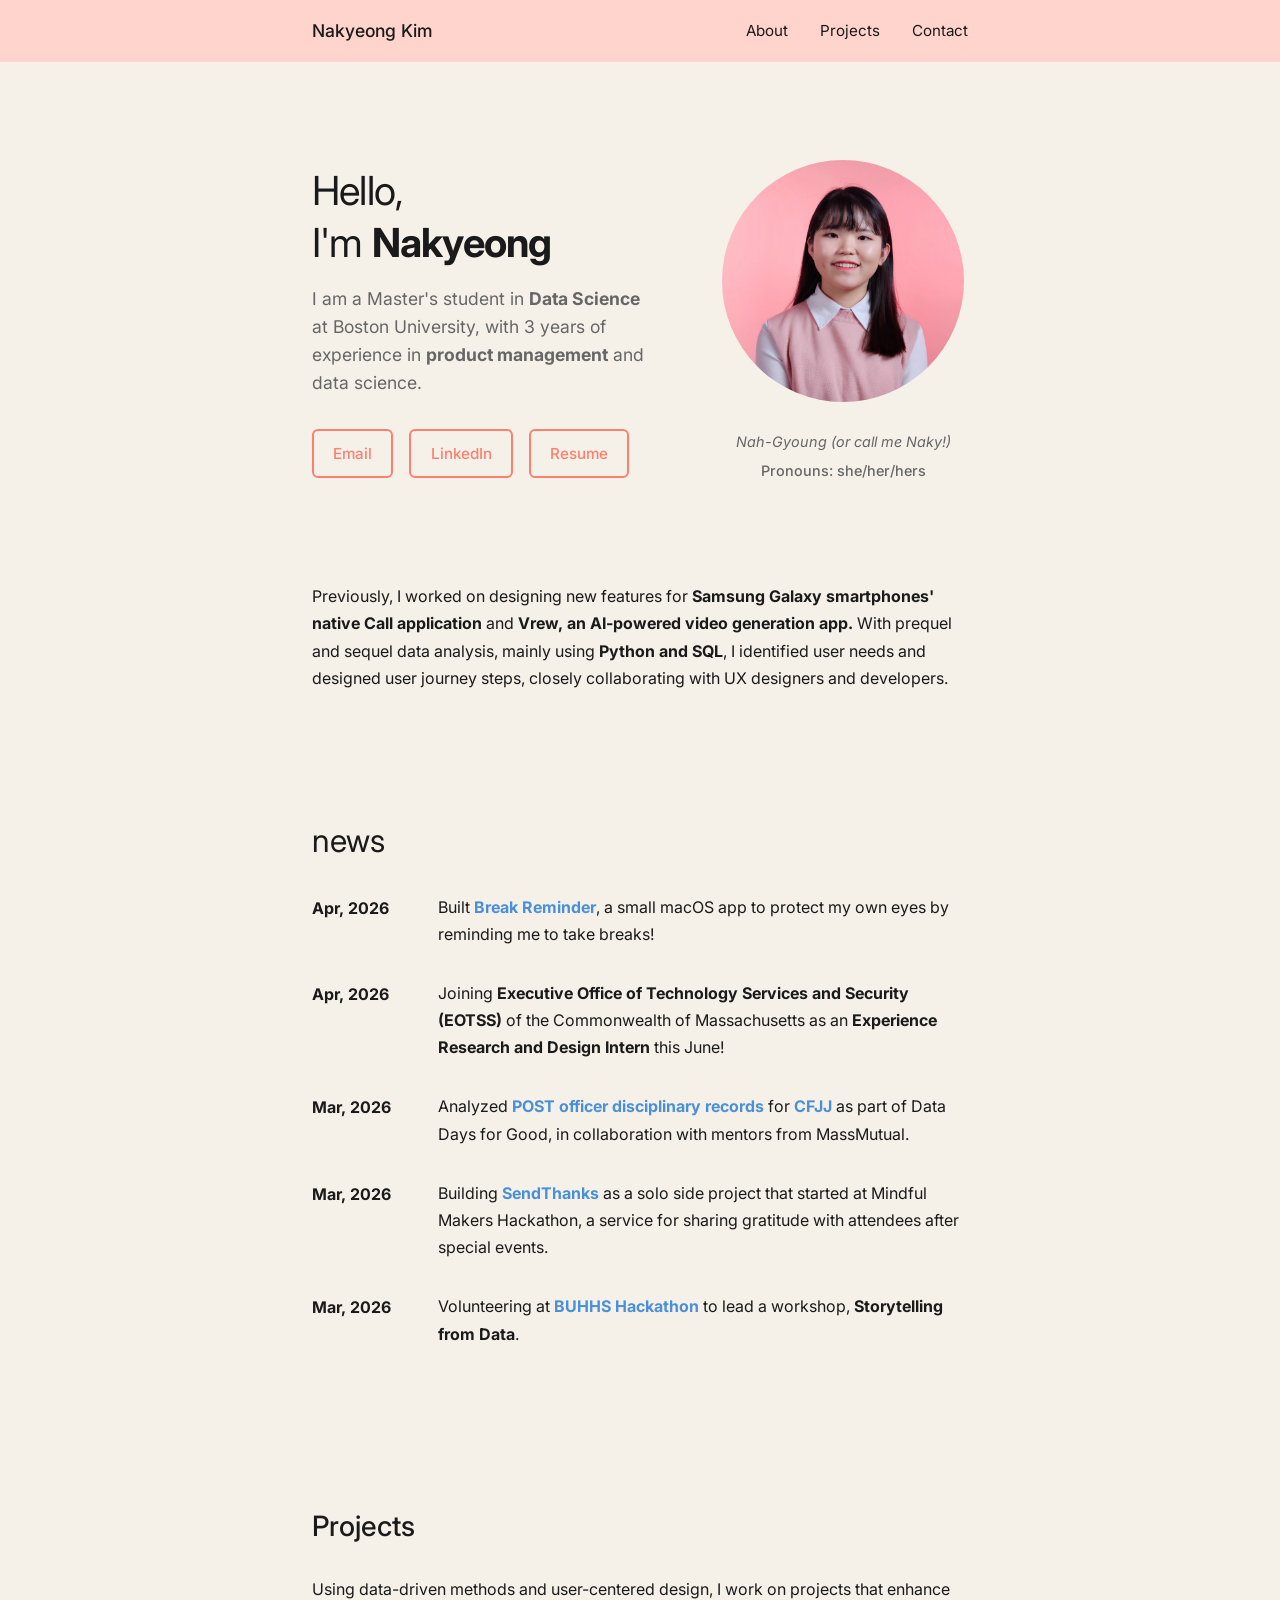
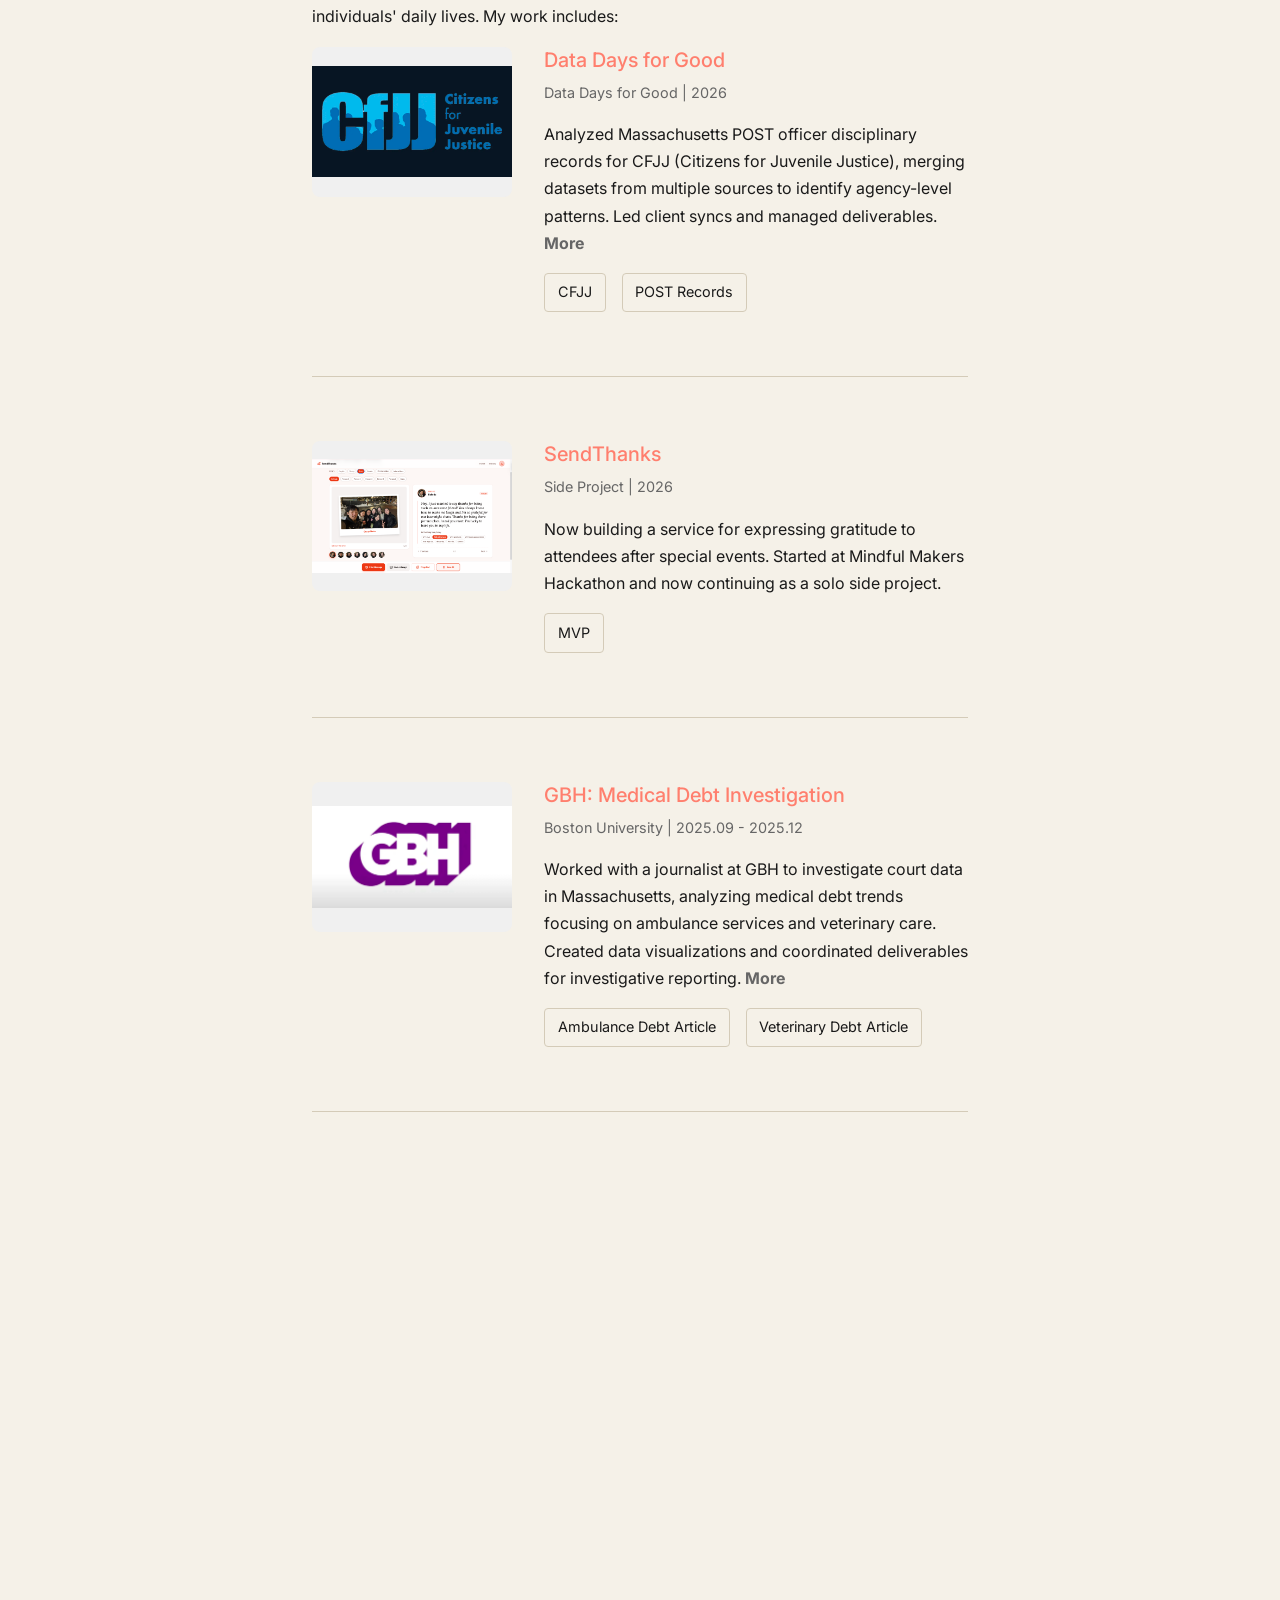
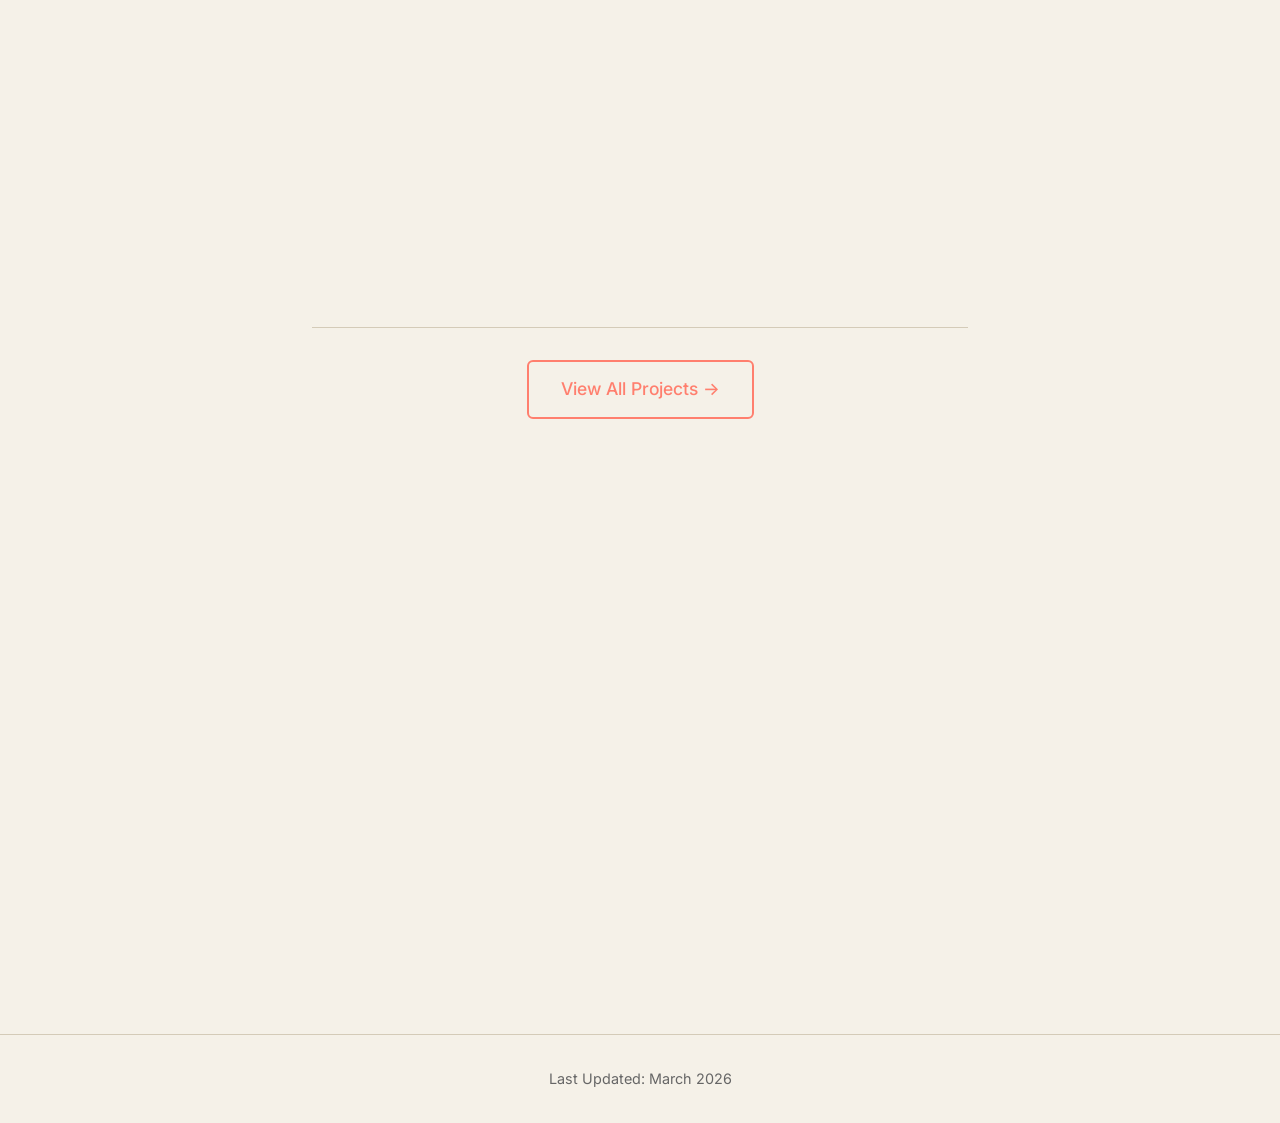
==== index.html @ 9be9df23 "update resume and news" ====
<!DOCTYPE html>
<html lang="en">

<head>
    <meta charset="UTF-8">
    <meta name="viewport" content="width=device-width, initial-scale=1.0">
    <title>Nakyeong Kim</title>
    <meta name="description" content="Nakyeong Kim">
    <link rel="preconnect" href="https://fonts.googleapis.com">
    <link rel="preconnect" href="https://fonts.gstatic.com" crossorigin>
    <link href="https://fonts.googleapis.com/css2?family=Inter:wght@300;400;500;600&display=swap" rel="stylesheet">
    <link rel="stylesheet" href="style.css">
</head>

<body>
    <nav id="navbar">
        <div class="nav-container">
            <a href="#" class="nav-brand">Nakyeong Kim</a>
            <ul class="nav-links">
                <li><a href="#about">About</a></li>
                <li><a href="#projects">Projects</a></li>
                <li><a href="#contact">Contact</a></li>
            </ul>
        </div>
    </nav>

    <main>
        <section id="hero">
            <div class="container">
                <div class="hero-content">
                    <div class="hero-text">
                        <h1>Hello,<br>I'm <strong>Nakyeong</strong></h1>
                        <p class="subtitle">I am a Master's student in <strong>Data Science</strong> at Boston
                            University, with 3 years
                            of experience in <strong>product management</strong> and data science.</p>
                        <div class="contact-buttons">
                            <a href="mailto:nakyeong.kimm@gmail.com" class="contact-button">Email</a>
                            <a href="https://linkedin.com/in/nakyeong-k" target="_blank"
                                class="contact-button">LinkedIn</a>
                            <a href="https://drive.google.com/file/d/1A9NE_uOVuWAazGl8zl_XEEdTFOfMrrMu/view?usp=sharing"
                                target="_blank" class="contact-button">Resume</a>
                        </div>
                    </div>
                    <div class="hero-image">
                        <img src="images/profile.JPG" alt="Nakyeong Kim" class="profile-image">
                        <div class="profile-info">
                            <p class="pronunciation">Nah-Gyoung (or call me Naky!)</p>
                            <p class="pronouns">Pronouns: she/her/hers</p>
                        </div>
                    </div>
                </div>
            </div>
        </section>

        <section id="about">
            <div class="container">
                <div class="about-content">
                    <p>Previously, I worked on designing new features for <strong>Samsung Galaxy smartphones' native
                            Call application</strong> and <strong>Vrew, an AI-powered video generation app.</strong>
                        With prequel and sequel data analysis, mainly using <strong> Python and SQL</strong>,
                        I identified user needs and designed user journey steps, closely collaborating with UX designers
                        and developers. </p>
                </div>
            </div>
        </section>

        <section id="recent-news">
            <div class="container">
                <h2>news</h2>
                <div class="news-table">
                    <div class="news-row">
                        <span class="news-date">Apr, 2026</span>
                        <span class="news-text">Built <strong><a href="https://github.com/NakyeongKimm/break-reminder" target="_blank">Break Reminder</a></strong>, a small macOS app to protect my own eyes by reminding me to take breaks!</span>
                    </div>
                    <div class="news-row">
                        <span class="news-date">Apr, 2026</span>
                        <span class="news-text">Joining <strong>Executive Office of Technology Services and Security (EOTSS)</strong> of the Commonwealth of Massachusetts as an <strong>Experience Research and Design Intern</strong> this June!</span>
                    </div>
                    <div class="news-row">
                        <span class="news-date">Mar, 2026</span>
                        <span class="news-text">Analyzed <strong><a href="https://mapostcommission.gov/discipline-status-records/disciplinary-records/" target="_blank">POST officer disciplinary records</a></strong> for <strong><a href="https://www.cfjj.org/" target="_blank">CFJJ</a></strong> as part of Data Days for Good, in collaboration with mentors from MassMutual.</span>
                    </div>
                    <div class="news-row">
                        <span class="news-date">Mar, 2026</span>
                        <span class="news-text">Building <strong><a href="https://send-thanks.vercel.app/" target="_blank">SendThanks</a></strong> as a solo side project that started at Mindful Makers Hackathon, a service for sharing gratitude with attendees after special events.</span>
                    </div>
                    <div class="news-row">
                        <span class="news-date">Mar, 2026</span>
                        <span class="news-text">Volunteering at <strong><a href="https://buhhs.com/" target="_blank">BUHHS Hackathon</a></strong> to lead a workshop, <strong>Storytelling from Data</strong>.</span>
                    </div>
                </div>
            </div>
        </section>

        <section id="projects">
            <div class="container">
                <h2>Projects</h2>
                <p class="section-intro">Using data-driven methods and user-centered design, I work on projects that
                    enhance individuals' daily lives. My work includes:</p>

                <div class="project-list">
                    <article class="project">
                        <div class="project-thumbnail-container">
                            <a href="projects.html#project14"><img src="images/cfjj.png" alt="Data Days for Good" class="project-thumbnail-main"></a>
                        </div>
                        <div class="project-content">
                            <h3><a href="projects.html#project14">Data Days for Good</a></h3>
                            <p class="project-meta">Data Days for Good | 2026</p>
                            <p class="project-description">Analyzed Massachusetts POST officer disciplinary records for CFJJ (Citizens for Juvenile Justice), merging datasets from multiple sources to identify agency-level patterns. Led client syncs and managed deliverables. <a href="projects.html#project14" class="more-link">More</a></p>
                            <div class="project-links">
                                <a href="https://www.cfjj.org/" target="_blank">CFJJ</a>
                                <a href="https://mapostcommission.gov/discipline-status-records/disciplinary-records/" target="_blank">POST Records</a>
                            </div>
                        </div>
                    </article>

                    <article class="project">
                        <div class="project-thumbnail-container">
                            <a href="projects.html#project13"><img src="images/SendThanks.png" alt="SendThanks" class="project-thumbnail-main"></a>
                        </div>
                        <div class="project-content">
                            <h3><a href="projects.html#project13">SendThanks</a></h3>
                            <p class="project-meta">Side Project | 2026</p>
                            <p class="project-description"> Now building a service for expressing gratitude to attendees after special events. Started at Mindful Makers Hackathon and now continuing as a solo side project.</p>
                            <div class="project-links">
                                <a href="https://send-thanks.vercel.app/" target="_blank">MVP</a>
                            </div>
                        </div>
                    </article>

                    <article class="project">
                        <div class="project-thumbnail-container">
                            <a href="projects.html#project6"><img src="images/GBH.png" alt="GBH Medical Debt" class="project-thumbnail-main"></a>
                        </div>
                        <div class="project-content">
                            <h3><a href="projects.html#project6">GBH: Medical Debt Investigation</a></h3>
                            <p class="project-meta">Boston University | 2025.09 - 2025.12</p>
                            <p class="project-description">Worked with a journalist at GBH to investigate court data in
                                Massachusetts, analyzing medical debt trends focusing on ambulance services and
                                veterinary care. Created data visualizations and coordinated deliverables for
                                investigative reporting. <a href="projects.html#project6" class="more-link">More</a></p>
                            <div class="project-links">
                                <a href="https://www.wgbh.org/news/health/2025-11-24/need-an-ambulance-in-massachusetts-it-could-leave-you-thousands-in-debt"
                                    target="_blank">Ambulance Debt Article</a>
                                <a href="https://www.wgbh.org/news/health/2025-11-24/veterinary-care-debt-is-rising-in-massachusetts"
                                    target="_blank">Veterinary Debt Article</a>
                            </div>
                        </div>
                    </article>

                    <article class="project">
                        <div class="project-thumbnail-container">
                            <a href="projects.html#project1"><img src="images/Satellite.png" alt="Satellite Networks" class="project-thumbnail-main"></a>
                        </div>
                        <div class="project-content">
                            <h3><a href="projects.html#project1">Satellite Networks for Galaxy S25 Series, Fold7, and Flip7</a></h3>
                            <p class="project-meta">Samsung Electronics | 2024.10 - 2025.04</p>
                            <p class="project-description">Designed user journey steps and screens for satellite
                                networks,
                                collaborating with UX designers. Tailored steps to different carrier infrastructures
                                (T-Mobile, Verizon, CTC) and satellite networks (Starlink, Skylo, Tiantong), ensuring
                                seamless user experiences. <a href="projects.html#project1" class="more-link">More</a>
                            </p>
                            <div class="project-links">
                                <a href="https://www.t-mobile.com/coverage/satellite-phone-service"
                                    target="_blank">T-Mobile</a>
                                <a href="https://www.verizon.com/wireless-devices/smartphones/messages-via-satellite/"
                                    target="_blank">Verizon</a>
                                <a href="https://www.bonchip.com.cn/en/Success-Stories/64.html" target="_blank">CTC</a>
                            </div>
                        </div>
                    </article>

                    <article class="project">
                        <div class="project-thumbnail-container">
                            <a href="projects.html#project2"><img src="images/LiveTranslate.png" alt="Live Translate" class="project-thumbnail-main"></a>
                        </div>
                        <div class="project-content">
                            <h3><a href="projects.html#project2">Live Translate for Native andVoIP Apps</a></h3>
                            <p class="project-meta">Samsung Electronics | 2024.03 - 2024.09</p>
                            <p class="project-description">After successful launch of Live Translate for Native App,
                                expanded the feature's integration to VoIP apps such as WhatsApp, Google Meet, and
                                KakaoTalk. Optimized Live Translate for each VoIP app by adapting to varying UI
                                structures and screen behaviors across platforms. <a href="projects.html#project2"
                                    class="more-link">More</a></p>
                            <div class="project-links">
                                <a href="https://youtu.be/pjO51vbbCRY?si=dKKgnFYtHtz6vLuz" target="_blank">How-To</a>
                                <a href="https://youtube.com/shorts/wCVoVBPYyE?si=B_LuHvbTfmUnu9YQ"
                                    target="_blank">AD</a>
                            </div>
                        </div>
                    </article>





                </div>

                <div class="view-all-projects">
                    <a href="projects.html" class="view-all-link">View All Projects →</a>
                </div>
            </div>
        </section>

        <section id="contact">
            <div class="container">
                <h2>Contact</h2>
                <p>Feel free to reach out via email or connect with me on LinkedIn.
                    I'm always open to new opportunities and collaborations, including volunteering! 😊
                </p>
                <div class="contact-info">
                    <a href="mailto:nakyeong.kimm@gmail.com" class="contact-link">nakyeong.kimm@gmail.com</a>
                    <a href="https://linkedin.com/in/nakyeong-k" target="_blank" class="contact-link">LinkedIn</a>
                </div>
            </div>
        </section>
    </main>

    <footer>
        <div class="container">
            <p>Last Updated: March 2026</p>
        </div>
    </footer>

    <script src="script.js"></script>
</body>

</html>
---- style.css ----
/* Reset and Base Styles */
* {
    margin: 0;
    padding: 0;
    box-sizing: border-box;
}

:root {
    --color-text: #1a1a1a;
    --color-text-light: #666;
    --color-bg: #f5f1e8;
    --color-nav-bg: #ffd4cc;
    --color-accent: #ff7f6e;
    --color-accent-hover: #ff9f8e;
    --color-border: #d4cbb8;
    --font-main: 'Inter', -apple-system, BlinkMacSystemFont, 'Segoe UI', sans-serif;
    --max-width: 720px;
    --spacing-xs: 0.5rem;
    --spacing-sm: 1rem;
    --spacing-md: 2rem;
    --spacing-lg: 4rem;
    --spacing-xl: 6rem;
}

html {
    scroll-behavior: smooth;
    font-size: 16px;
}

body {
    font-family: var(--font-main);
    color: var(--color-text);
    background-color: var(--color-bg);
    line-height: 1.7;
    font-weight: 400;
    -webkit-font-smoothing: antialiased;
    -moz-osx-font-smoothing: grayscale;
}

/* Typography */
h1,
h2,
h3,
h4,
h5,
h6 {
    font-weight: 500;
    line-height: 1.3;
    margin-bottom: var(--spacing-sm);
}

h1 {
    font-size: 2.5rem;
    font-weight: 400;
    letter-spacing: -0.02em;
}

h2 {
    font-size: 1.75rem;
    font-weight: 500;
    margin-bottom: var(--spacing-md);
}

h3 {
    font-size: 1.25rem;
    font-weight: 500;
}

p {
    margin-bottom: var(--spacing-sm);
}

a {
    color: var(--color-accent);
    text-decoration: none;
    transition: color 0.2s ease;
}

a:hover {
    color: var(--color-accent-hover);
}

/* Container */
.container {
    max-width: var(--max-width);
    margin: 0 auto;
    padding: 0 var(--spacing-md);
}

/* Navigation */
#navbar {
    position: fixed;
    top: 0;
    left: 0;
    right: 0;
    background-color: var(--color-nav-bg);
    border-bottom: 1px solid var(--color-bg);
    z-index: 1000;
    padding: var(--spacing-sm) 0;
}

.nav-container {
    max-width: var(--max-width);
    margin: 0 auto;
    padding: 0 var(--spacing-md);
    display: flex;
    justify-content: space-between;
    align-items: center;
}

.nav-brand {
    font-weight: 500;
    color: var(--color-text);
    font-size: 1.1rem;
}

.nav-links {
    display: flex;
    list-style: none;
    gap: var(--spacing-md);
}

.nav-links a {
    color: var(--color-text);
    font-size: 0.95rem;
    transition: color 0.2s ease;
}

.nav-links a:hover,
.nav-links a.active {
    color: var(--color-accent);
}

/* Main Content */
main {
    margin-top: 60px;
}

section {
    padding: var(--spacing-xl) 0;
}

/* Hero Section */
#hero {
    padding: var(--spacing-xl) 0 var(--spacing-lg) 0;
}

#hero h1 {
    margin-bottom: var(--spacing-sm);
}

#hero .subtitle {
    font-size: 1.1rem;
    color: var(--color-text-light);
    max-width: 600px;
    line-height: 1.6;
}

/* About Section */
#about {
    padding: var(--spacing-md) 0;
}

#about .about-content {
    max-width: 100%;
}

#about p {
    color: var(--color-text);
    margin-bottom: var(--spacing-md);
}

.info-list {
    margin-top: var(--spacing-md);
    padding-top: var(--spacing-md);
    border-top: 1px solid var(--color-border);
}

.info-item {
    display: flex;
    margin-bottom: var(--spacing-sm);
    gap: var(--spacing-sm);
}

.info-item .label {
    font-weight: 500;
    min-width: 80px;
    color: var(--color-text);
}

.info-item .value {
    color: var(--color-text-light);
}

.info-item .value a {
    color: var(--color-accent);
}

/* Research/Projects Section */
#research .section-intro {
    color: var(--color-text-light);
    margin-bottom: var(--spacing-lg);
}

.project-list {
    display: flex;
    flex-direction: column;
    gap: var(--spacing-lg);
}

.project {
    padding-bottom: var(--spacing-lg);
    border-bottom: 1px solid var(--color-border);
}

.project:last-child {
    border-bottom: none;
    padding-bottom: 0;
}

.project h3 {
    margin-bottom: var(--spacing-xs);
    color: var(--color-text);
}

.project-meta {
    font-size: 0.9rem;
    color: var(--color-text-light);
    margin-bottom: var(--spacing-sm);
}

.project-description {
    color: var(--color-text);
    margin-bottom: var(--spacing-sm);
}

.project-links {
    display: flex;
    gap: var(--spacing-sm);
    flex-wrap: wrap;
}

.project-links a {
    font-size: 0.9rem;
    padding: 0.4rem 0.8rem;
    border: 1px solid var(--color-border);
    border-radius: 4px;
    color: var(--color-text);
    transition: all 0.2s ease;
}

.project-links a:hover {
    border-color: var(--color-accent);
    color: var(--color-accent);
    opacity: 1;
}

/* Contact Section */
#contact {
    padding-bottom: var(--spacing-xl);
}

#contact p {
    color: var(--color-text-light);
    margin-bottom: var(--spacing-md);
}

.contact-info {
    display: flex;
    flex-direction: column;
    gap: var(--spacing-sm);
}

.contact-link {
    font-size: 1.1rem;
    color: var(--color-accent);
    display: inline-block;
}

/* Footer */
footer {
    border-top: 1px solid var(--color-border);
    padding: var(--spacing-md) 0;
    margin-top: var(--spacing-xl);
}

footer p {
    text-align: center;
    color: var(--color-text-light);
    font-size: 0.9rem;
    margin: 0;
}

/* Responsive Design */
@media (max-width: 768px) {
    :root {
        --spacing-lg: 3rem;
        --spacing-xl: 4rem;
    }

    html {
        font-size: 15px;
    }

    h1 {
        font-size: 2rem;
    }

    h2 {
        font-size: 1.5rem;
    }

    .nav-container {
        padding: 0 var(--spacing-sm);
    }

    .container {
        padding: 0 var(--spacing-sm);
    }

    .nav-links {
        gap: var(--spacing-sm);
    }

    .nav-links a {
        font-size: 0.9rem;
    }

    .info-item {
        flex-direction: column;
        gap: 0.25rem;
    }

    .info-item .label {
        min-width: auto;
    }
}

@media (max-width: 480px) {
    h1 {
        font-size: 1.75rem;
    }

    .nav-brand {
        font-size: 1rem;
    }

    .nav-links {
        gap: 0.75rem;
    }

    .nav-links a {
        font-size: 0.85rem;
    }
}

/* Smooth Fade-in Animation */
.fade-in {
    opacity: 0;
    transform: translateY(20px);
    transition: opacity 0.6s ease, transform 0.6s ease;
}

.fade-in.visible {
    opacity: 1;
    transform: translateY(0);
}

/* More Link Styling */
.more-link {
    color: #666;
    font-weight: 700;
    white-space: nowrap;
}

.more-link:hover {
    color: #333;
}

/* Projects Detail Page */
#projects-detail {
    padding: var(--spacing-xl) 0;
}

#projects-detail h1 {
    margin-bottom: var(--spacing-sm);
}

.page-intro {
    color: var(--color-text-light);
    margin-bottom: var(--spacing-lg);
    font-size: 1.05rem;
}

.project-detail-list {
    display: flex;
    flex-direction: column;
    gap: var(--spacing-xl);
}

.project-detail {
    padding-bottom: var(--spacing-xl);
    border-bottom: 1px solid var(--color-border);
}

.project-detail:last-child {
    border-bottom: none;
}

.project-header {
    margin-bottom: var(--spacing-md);
}

.project-header h2 {
    margin-bottom: var(--spacing-xs);
    font-size: 1.5rem;
}

.project-body h3 {
    margin-top: var(--spacing-md);
    margin-bottom: var(--spacing-sm);
    font-size: 1.1rem;
    color: var(--color-text);
}

.project-body h3:first-child {
    margin-top: 0;
}

.project-body ul {
    margin: var(--spacing-sm) 0;
    padding-left: var(--spacing-md);
}

.project-body li {
    margin-bottom: var(--spacing-xs);
    line-height: 1.7;
}

.back-link {
    margin-top: var(--spacing-xl);
    padding-top: var(--spacing-md);
    border-top: 1px solid var(--color-border);
}

.back-link a {
    color: var(--color-text);
    font-weight: 500;
}

.back-link a:hover {
    color: var(--color-accent);
}

/* Profile Image */
.profile-image-container {
    margin-bottom: var(--spacing-md);
    display: flex;
    justify-content: center;
}

.profile-image {
    width: 200px;
    height: 200px;
    border-radius: 50%;
    object-fit: cover;
    border: 3px solid var(--color-border);
}

/* Contact Buttons */
.contact-buttons {
    display: flex;
    gap: var(--spacing-sm);
    margin-top: var(--spacing-md);
    flex-wrap: wrap;
}

.contact-button {
    padding: 0.6rem 1.2rem;
    background-color: transparent;
    color: var(--color-accent);
    border: 2px solid var(--color-accent);
    border-radius: 6px;
    font-weight: 500;
    transition: all 0.2s ease;
    display: inline-block;
    font-size: 0.95rem;
}

.contact-button:hover {
    background-color: var(--color-accent);
    color: white;
}

/* View All Projects Link */
.view-all-projects {
    margin-top: var(--spacing-lg);
    text-align: center;
    padding-top: var(--spacing-md);
    border-top: 1px solid var(--color-border);
}

.view-all-link {
    font-size: 1.1rem;
    font-weight: 500;
    color: var(--color-accent);
    display: inline-block;
    padding: 0.8rem 2rem;
    border: 2px solid var(--color-accent);
    border-radius: 6px;
    transition: all 0.2s ease;
}

.view-all-link:hover {
    background-color: var(--color-accent);
    color: white;
}

@media (max-width: 768px) {
    .profile-image {
        width: 150px;
        height: 150px;
    }

    .contact-buttons {
        justify-content: center;
    }
}

/* Hero Section with Side-by-Side Layout */
.hero-content {
    display: flex;
    align-items: center;
    gap: var(--spacing-lg);
    justify-content: space-between;
}

.hero-text {
    flex: 1;
}

.hero-image {
    flex-shrink: 0;
}

.hero-image .profile-image {
    width: 250px;
    height: 250px;
    border-radius: 50%;
    object-fit: cover;
    border: 4px solid var(--color-bg);
}

@media (max-width: 768px) {
    .hero-content {
        flex-direction: column-reverse;
        gap: var(--spacing-md);
        text-align: center;
    }

    .hero-image .profile-image {
        width: 180px;
        height: 180px;
    }
}

/* Recent News Sticky Note */
#recent-news {
    padding: var(--spacing-lg) 0;
}

#recent-news h2 {
    font-size: 2rem;
    font-weight: 400;
    margin-bottom: var(--spacing-md);
    color: var(--color-text);
}

.news-table {
    display: flex;
    flex-direction: column;
    gap: var(--spacing-md);
    max-width: 700px;
}

.news-row {
    display: grid;
    grid-template-columns: 110px 1fr;
    gap: var(--spacing-sm);
    align-items: start;
    line-height: 1.7;
}

.news-date {
    font-weight: 700;
    color: var(--color-text);
    white-space: nowrap;
    padding-top: 1px;
}

.news-text {
    color: var(--color-text);
}

.news-text a {
    color: #4a90d9;
    text-decoration: none;
}

.news-text a:hover {
    text-decoration: underline;
}

/* Gallery Grid */
.gallery-grid {
    display: grid;
    grid-template-columns: repeat(auto-fill, minmax(280px, 1fr));
    gap: var(--spacing-md);
    margin: var(--spacing-lg) 0;
}

.gallery-card {
    background: white;
    border-radius: 8px;
    overflow: hidden;
    box-shadow: 0 2px 8px rgba(0, 0, 0, 0.1);
    cursor: pointer;
    transition: transform 0.2s ease, box-shadow 0.2s ease;
}

.gallery-card:hover {
    transform: translateY(-4px);
    box-shadow: 0 4px 16px rgba(0, 0, 0, 0.15);
}

.gallery-image {
    width: 100%;
    height: 200px;
    overflow: hidden;
    background-color: #f0f0f0;
}

.project-thumbnail {
    width: 100%;
    height: 100%;
    object-fit: cover;
}

.gallery-card h3 {
    padding: var(--spacing-sm);
    margin: 0;
    font-size: 1.1rem;
    color: var(--color-text);
}

.gallery-meta {
    padding: 0 var(--spacing-sm) var(--spacing-sm);
    margin: 0;
    font-size: 0.9rem;
    color: var(--color-text-light);
}

/* Expanded Project Details */
.project-detail-expanded {
    margin-top: var(--spacing-lg);
    padding: var(--spacing-md);
    background: white;
    border-radius: 8px;
    box-shadow: 0 4px 16px rgba(0, 0, 0, 0.1);
    animation: fadeIn 0.3s ease;
}

@keyframes fadeIn {
    from {
        opacity: 0;
        transform: translateY(-10px);
    }

    to {
        opacity: 1;
        transform: translateY(0);
    }
}

.detail-header {
    display: flex;
    justify-content: space-between;
    align-items: flex-start;
    margin-bottom: var(--spacing-sm);
}

.detail-header h2 {
    margin: 0;
    flex: 1;
}

.close-btn {
    background: none;
    border: none;
    font-size: 2rem;
    color: var(--color-text-light);
    cursor: pointer;
    padding: 0;
    width: 40px;
    height: 40px;
    display: flex;
    align-items: center;
    justify-content: center;
    transition: color 0.2s ease;
}

.close-btn:hover {
    color: var(--color-accent);
}

.project-detail-expanded h3 {
    margin-top: var(--spacing-md);
    margin-bottom: var(--spacing-sm);
}

.project-detail-expanded ul {
    margin: var(--spacing-sm) 0;
    padding-left: var(--spacing-md);
}

.project-detail-expanded li {
    margin-bottom: var(--spacing-xs);
}

@media (max-width: 768px) {
    .gallery-grid {
        grid-template-columns: 1fr;
    }

    .news-row {
        grid-template-columns: 90px 1fr;
    }
}

/* Project Detail View with Sidebar */
.detail-layout {
    display: flex;
    gap: var(--spacing-lg);
    margin-top: var(--spacing-md);
}

.project-sidebar {
    width: 250px;
    flex-shrink: 0;
}

.project-sidebar h3 {
    font-size: 1.1rem;
    margin-bottom: var(--spacing-sm);
}

.sidebar-projects {
    display: flex;
    flex-direction: column;
    gap: var(--spacing-sm);
    margin-bottom: var(--spacing-md);
}

.sidebar-project-item {
    padding: var(--spacing-sm);
    background: white;
    border-radius: 6px;
    border: 1px solid var(--color-border);
    cursor: pointer;
    transition: all 0.2s ease;
}

.sidebar-project-item:hover {
    border-color: var(--color-accent);
    box-shadow: 0 2px 8px rgba(0, 0, 0, 0.1);
}

.sidebar-project-item h4 {
    font-size: 0.95rem;
    margin: 0 0 0.25rem 0;
    color: var(--color-text);
}

.sidebar-meta {
    font-size: 0.8rem;
    color: var(--color-text-light);
    margin: 0;
}

.back-to-gallery {
    width: 100%;
    padding: 0.6rem 1rem;
    background-color: transparent;
    color: var(--color-text);
    border: 2px solid var(--color-border);
    border-radius: 6px;
    font-weight: 500;
    cursor: pointer;
    transition: all 0.2s ease;
}

.back-to-gallery:hover {
    border-color: var(--color-accent);
    color: var(--color-accent);
}

.project-main-content {
    flex: 1;
    background: white;
    padding: var(--spacing-md);
    border-radius: 8px;
    box-shadow: 0 2px 8px rgba(0, 0, 0, 0.1);
}

.project-main-content h2 {
    margin-top: 0;
}

.project-main-content h3 {
    margin-top: var(--spacing-md);
    margin-bottom: var(--spacing-sm);
}

.project-main-content ul {
    margin: var(--spacing-sm) 0;
    padding-left: var(--spacing-md);
}

.project-main-content li {
    margin-bottom: var(--spacing-xs);
}

@media (max-width: 768px) {
    .detail-layout {
        flex-direction: column;
    }

    .project-sidebar {
        width: 100%;
        order: 2;
    }

    .project-main-content {
        order: 1;
    }
}

/* Skills Section */
.skills-section {
    margin-top: var(--spacing-md);
    display: flex;
    flex-direction: column;
    gap: var(--spacing-md);
}

.skill-category h4 {
    font-size: 1rem;
    margin-bottom: var(--spacing-sm);
    color: var(--color-text);
}

.skill-tags {
    display: flex;
    flex-wrap: wrap;
    gap: 0.5rem;
}

.skill-tag {
    padding: 0.4rem 0.8rem;
    background-color: var(--color-bg);
    border: 1px solid var(--color-border);
    border-radius: 4px;
    font-size: 0.9rem;
    color: var(--color-text);
}

@media (max-width: 768px) {
    .skill-tags {
        gap: 0.4rem;
    }

    .skill-tag {
        font-size: 0.85rem;
        padding: 0.3rem 0.6rem;
    }
}

/* Profile Info (Pronouns & Pronunciation) */
.profile-info {
    text-align: center;
    margin-top: var(--spacing-sm);
}

.profile-info p {
    font-size: 0.9rem;
    color: var(--color-text-light);
    margin: 0.25rem 0;
}

.pronouns {
    font-weight: 500;
}

.pronunciation {
    font-style: italic;
}

@media (max-width: 768px) {
    .profile-info p {
        font-size: 0.85rem;
    }
}

/* Project Thumbnails on Main Page */
.project {
    display: flex;
    gap: var(--spacing-md);
    align-items: flex-start;
}

.project-thumbnail-container {
    flex-shrink: 0;
    width: 200px;
    height: 150px;
    overflow: hidden;
    border-radius: 8px;
    background-color: #f0f0f0;
}

.project-thumbnail-main {
    width: 100%;
    height: 100%;
    object-fit: contain;
}

.project-content {
    flex: 1;
}

@media (max-width: 768px) {
    .project {
        flex-direction: column;
    }

    .project-thumbnail-container {
        width: 100%;
        height: 180px;
    }
}
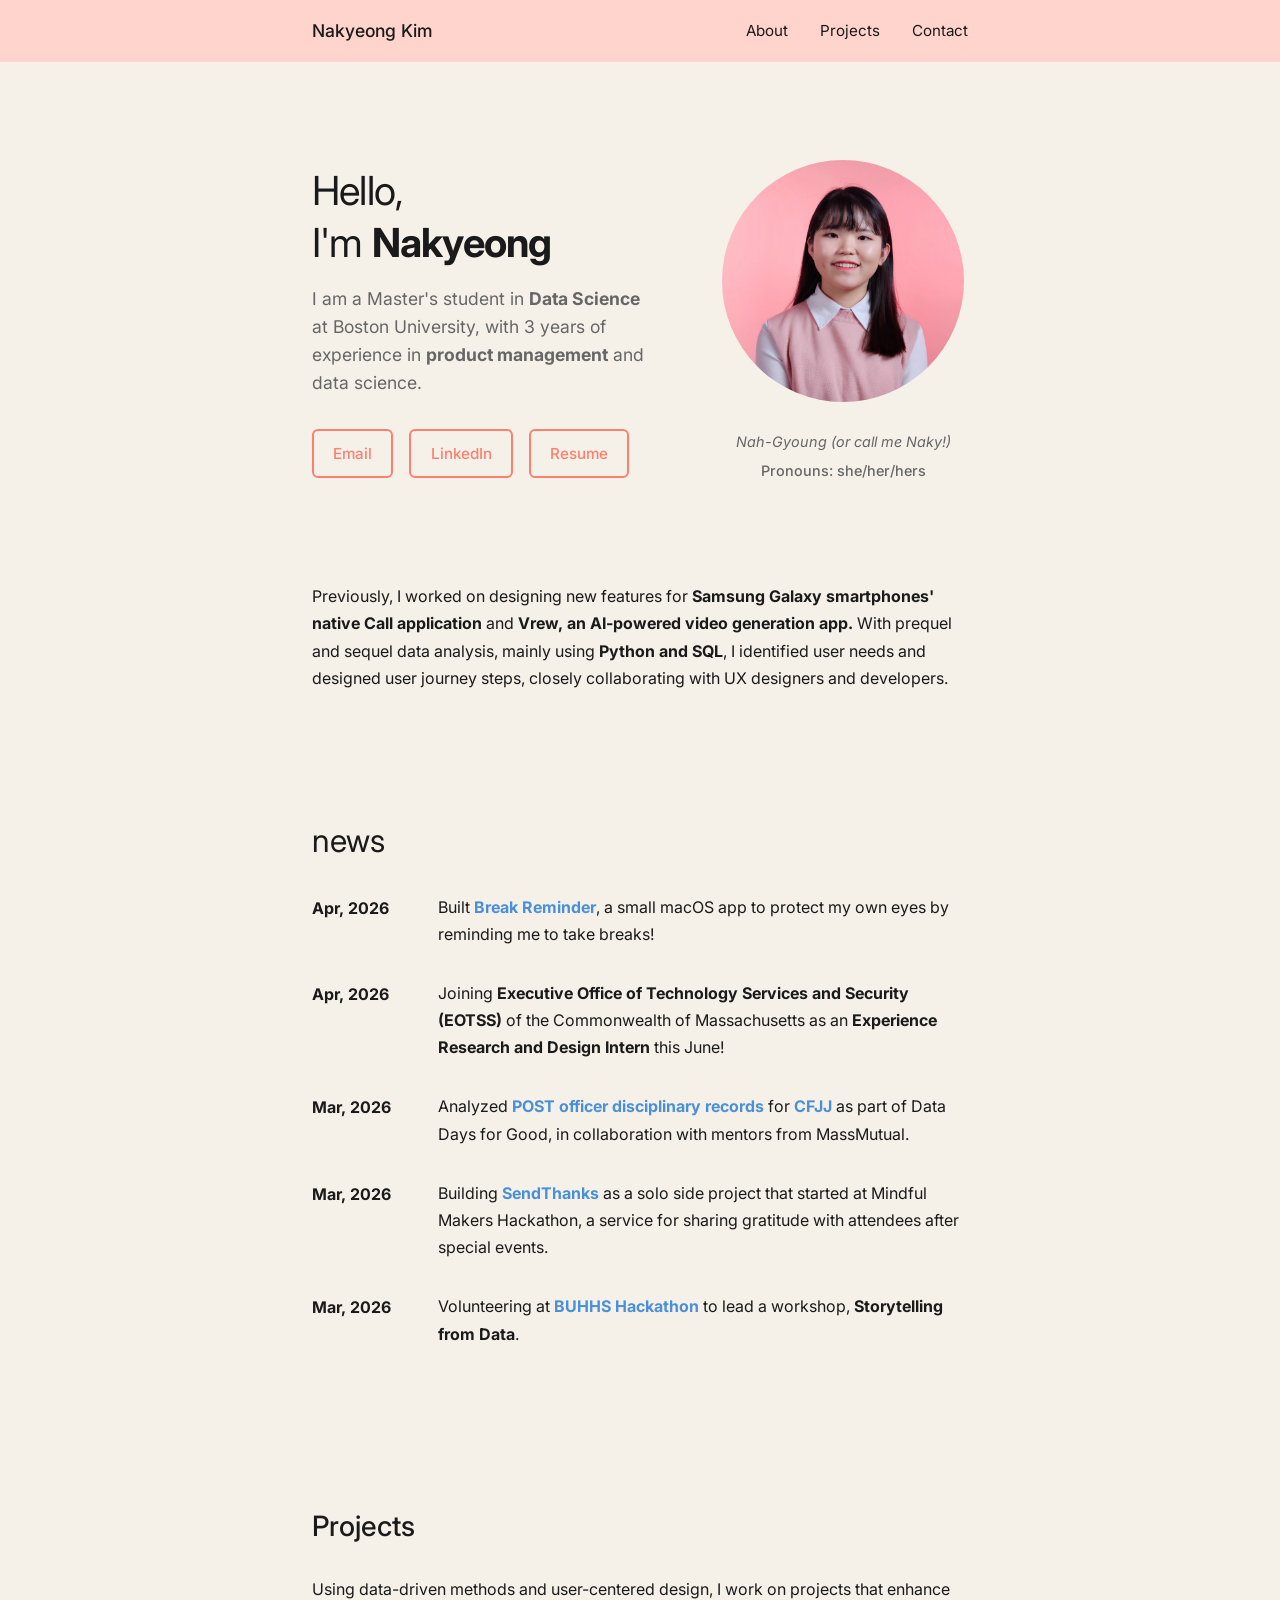
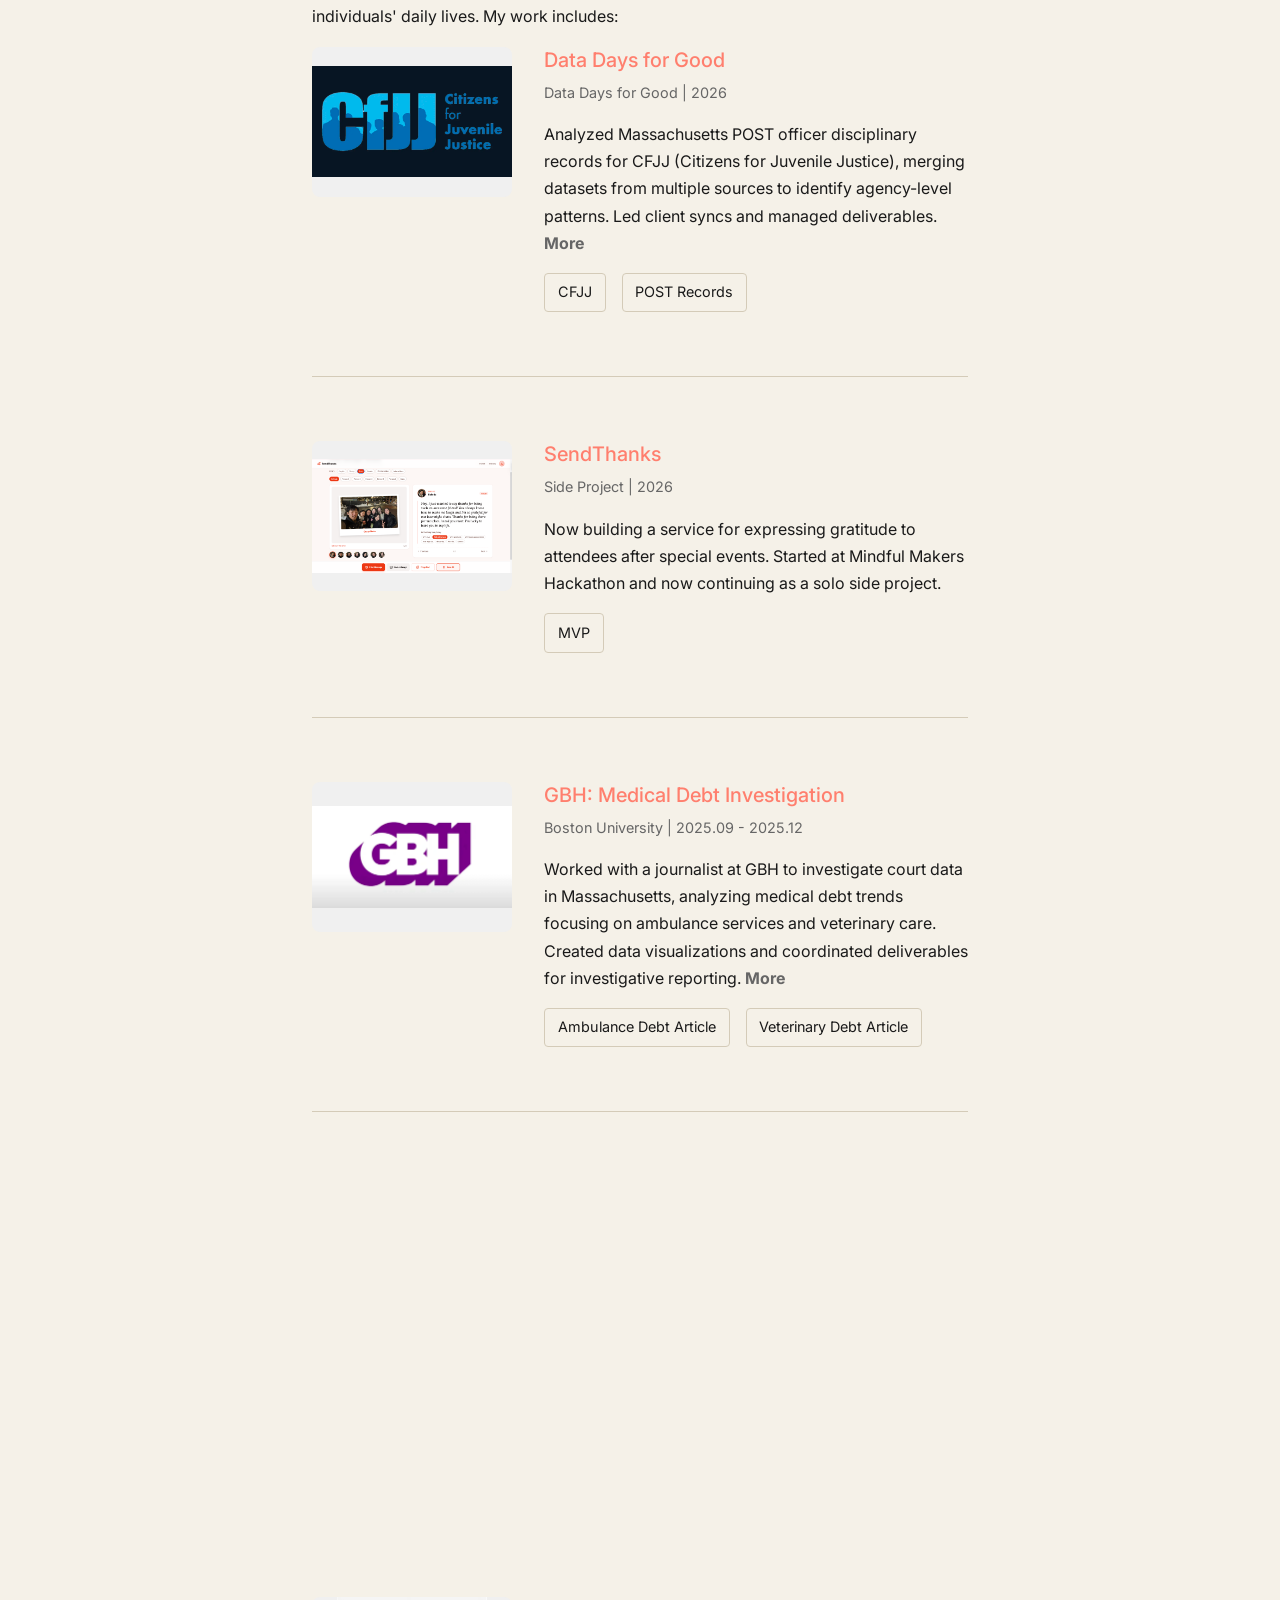
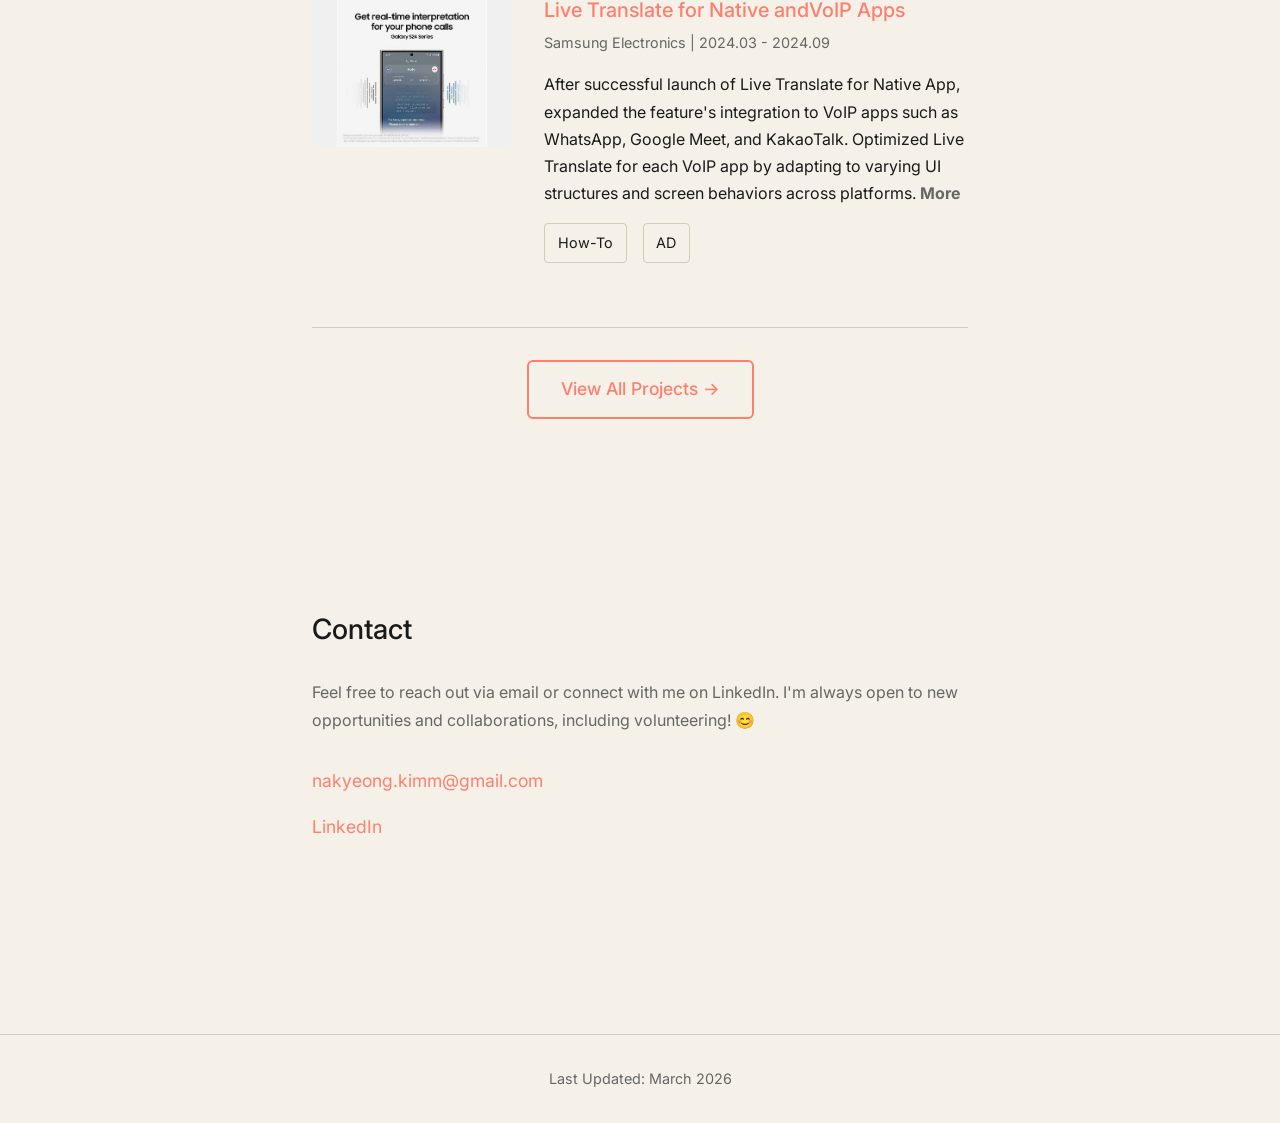
==== commit e2c24325: "update resume" ====
--- a/index.html
+++ b/index.html
@@ -37,7 +37,7 @@
                             <a href="mailto:nakyeong.kimm@gmail.com" class="contact-button">Email</a>
                             <a href="https://linkedin.com/in/nakyeong-k" target="_blank"
                                 class="contact-button">LinkedIn</a>
-                            <a href="https://drive.google.com/file/d/1A9NE_uOVuWAazGl8zl_XEEdTFOfMrrMu/view?usp=sharing"
+                            <a href="https://drive.google.com/file/d/1vwG8-ii8YSEUFhPirzUSw1Bjw_oHMble/view?usp=sharing"
                                 target="_blank" class="contact-button">Resume</a>
                         </div>
                     </div>
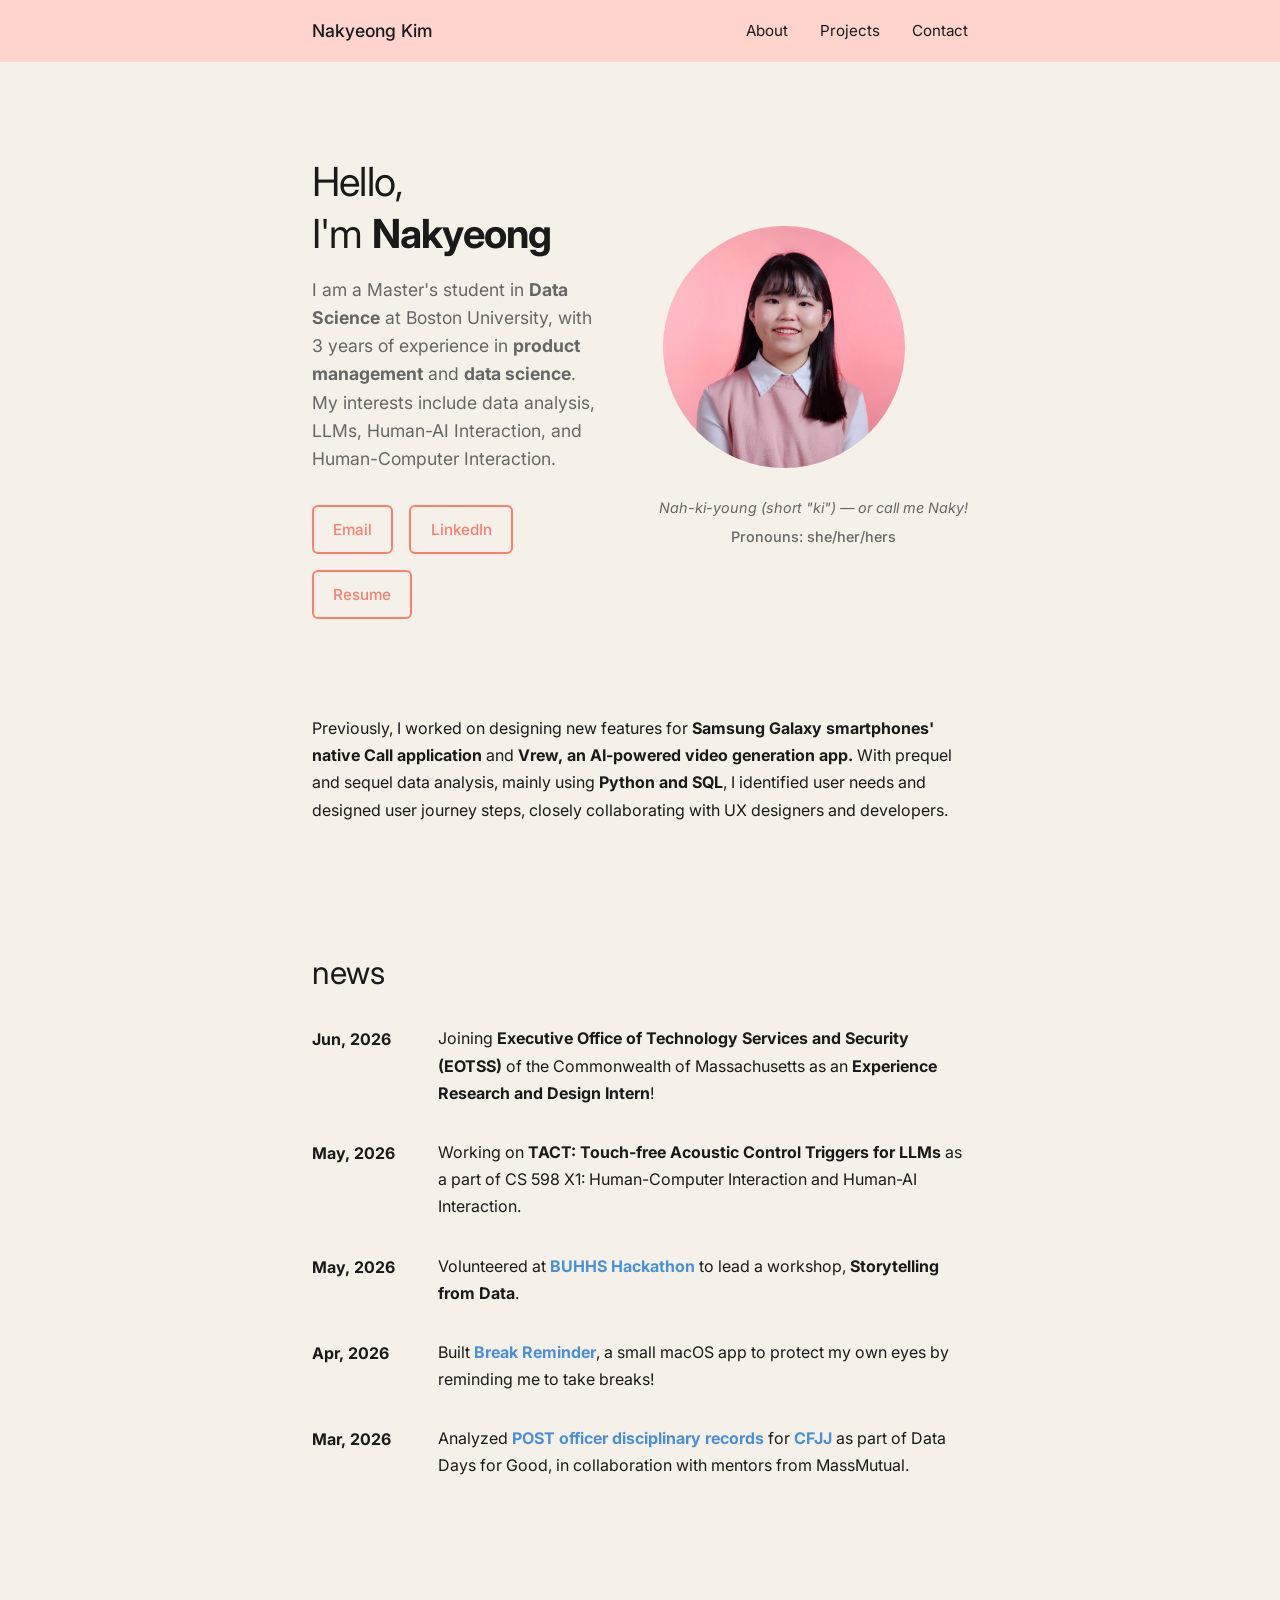
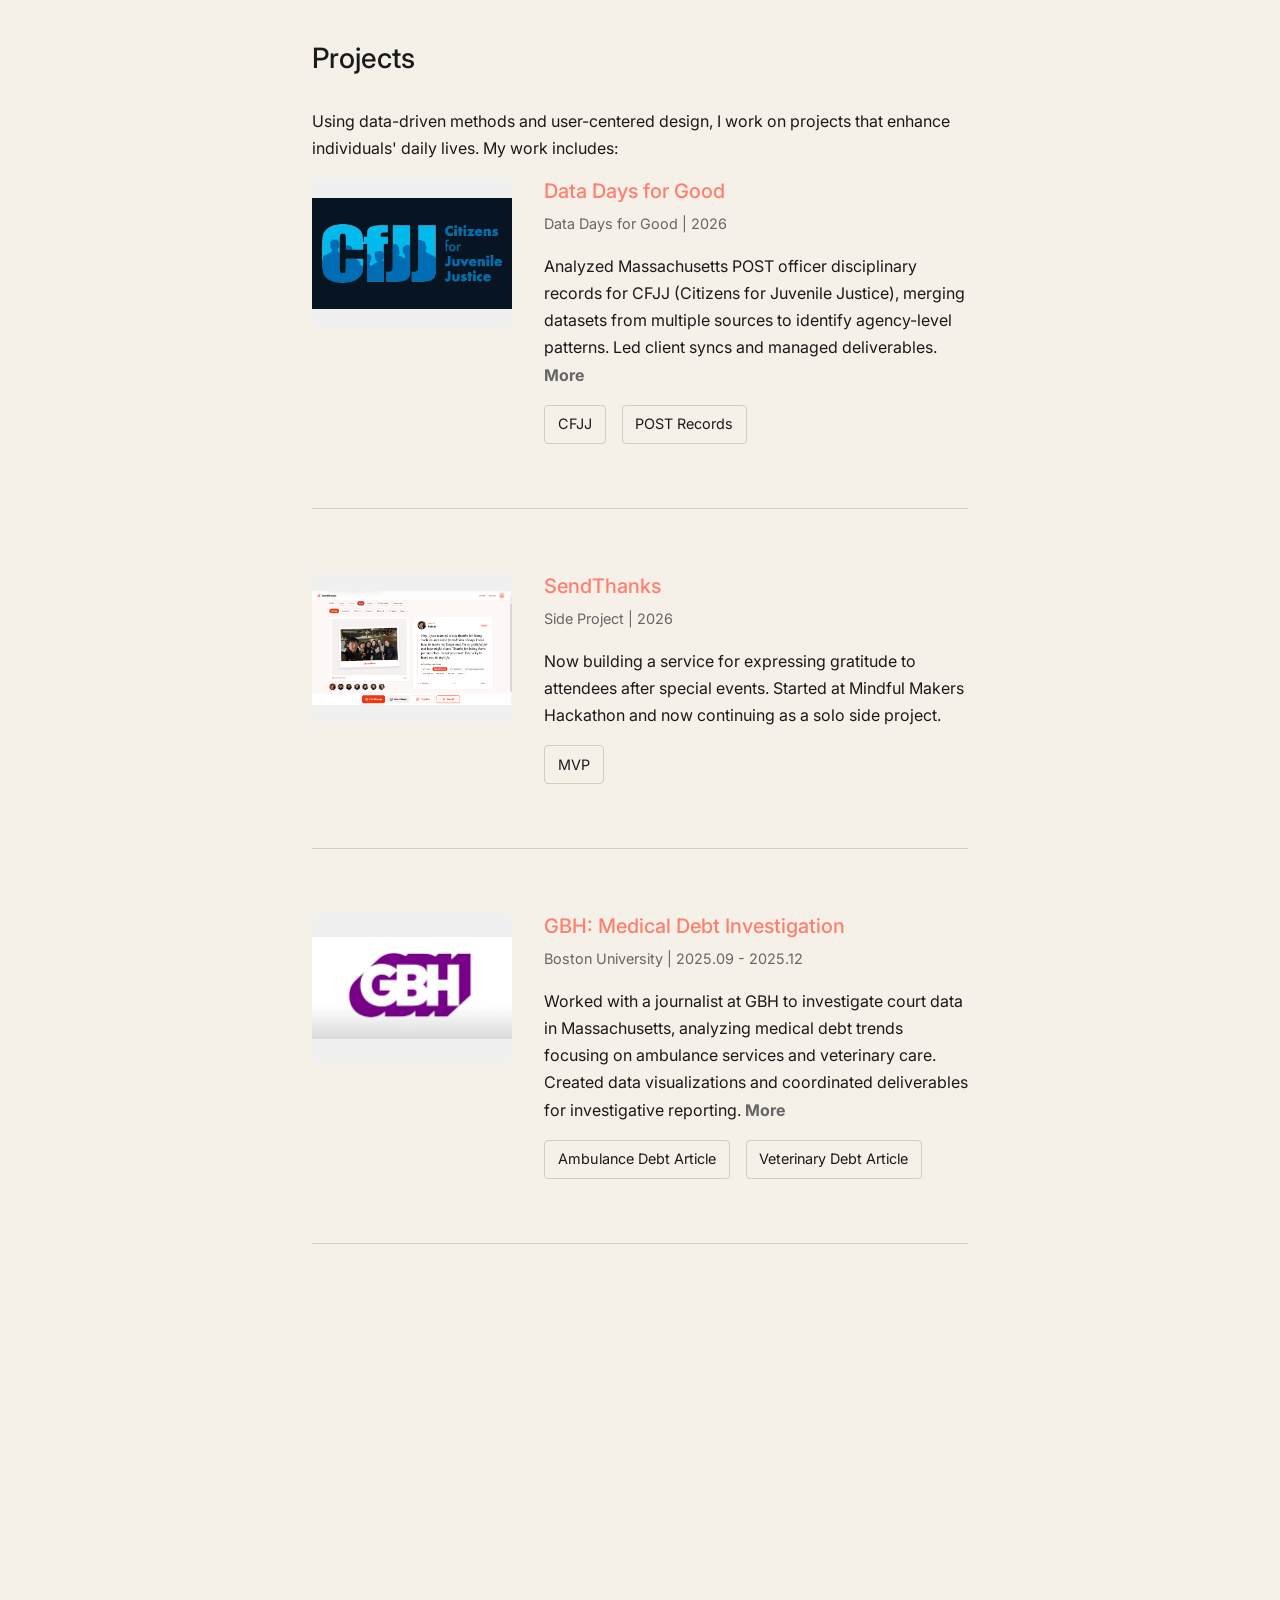
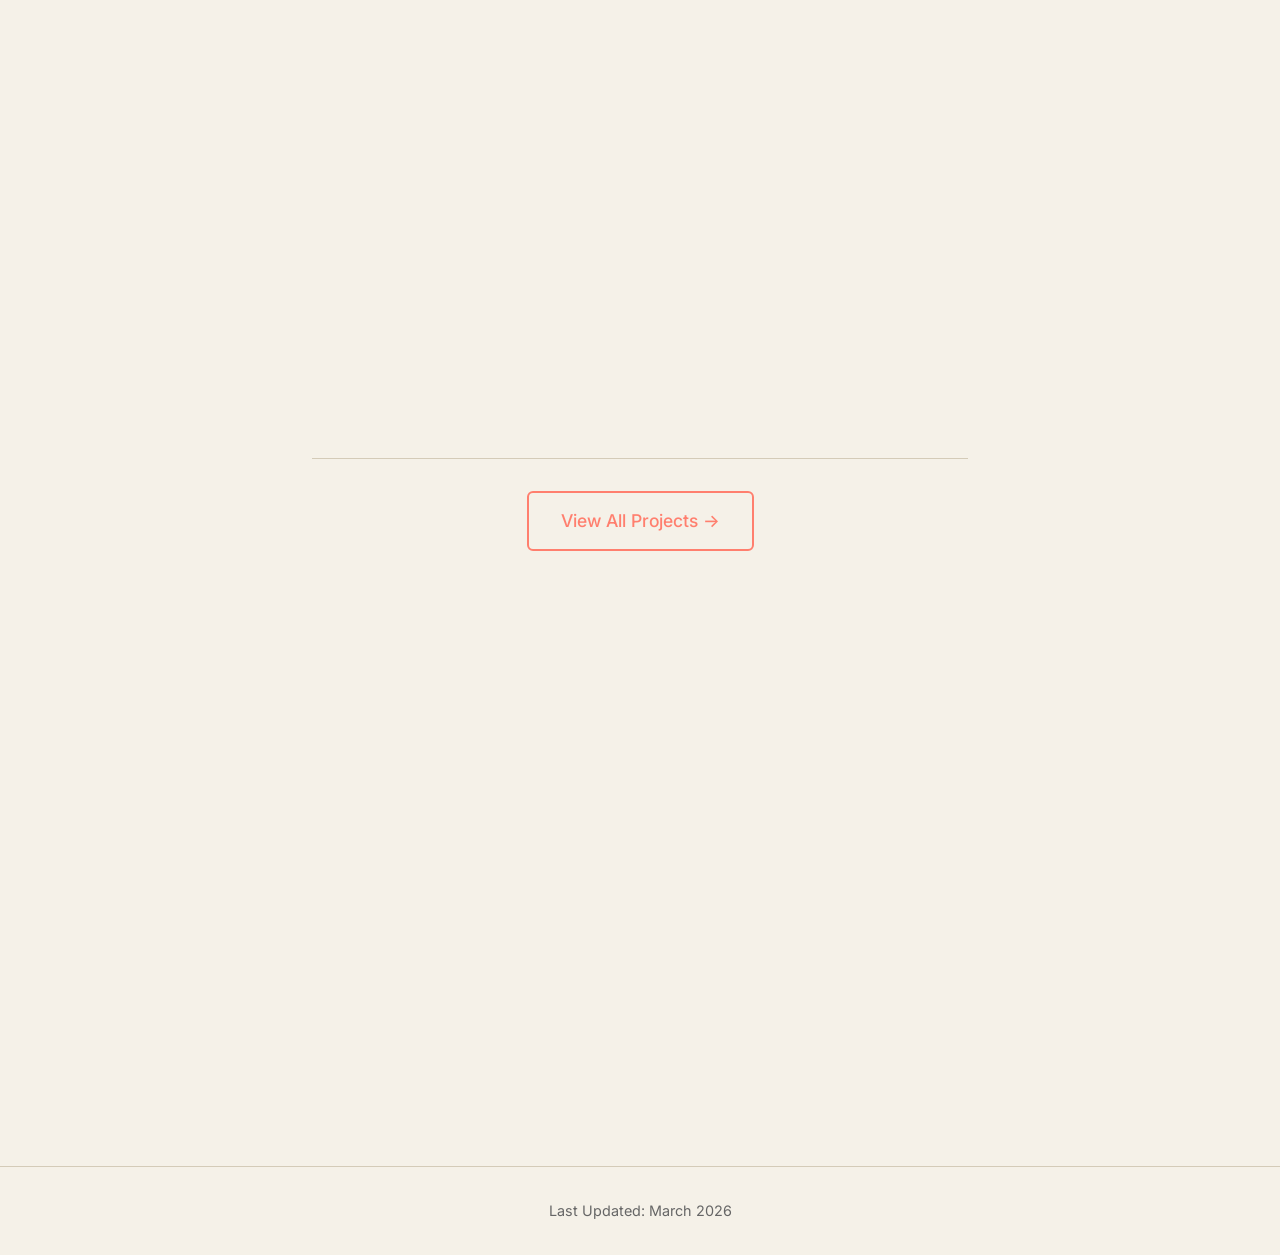
==== commit 5d507f7c: "update news" ====
--- a/index.html
+++ b/index.html
@@ -32,7 +32,7 @@
                         <h1>Hello,<br>I'm <strong>Nakyeong</strong></h1>
                         <p class="subtitle">I am a Master's student in <strong>Data Science</strong> at Boston
                             University, with 3 years
-                            of experience in <strong>product management</strong> and data science.</p>
+                            of experience in <strong>product management</strong> and <strong>data science</strong>. My interests include data analysis, LLMs, Human-AI Interaction, and Human-Computer Interaction.</p>
                         <div class="contact-buttons">
                             <a href="mailto:nakyeong.kimm@gmail.com" class="contact-button">Email</a>
                             <a href="https://linkedin.com/in/nakyeong-k" target="_blank"
@@ -44,7 +44,7 @@
                     <div class="hero-image">
                         <img src="images/profile.JPG" alt="Nakyeong Kim" class="profile-image">
                         <div class="profile-info">
-                            <p class="pronunciation">Nah-Gyoung (or call me Naky!)</p>
+                            <p class="pronunciation">Nah-ki-young (short "ki") — or call me Naky!</p>
                             <p class="pronouns">Pronouns: she/her/hers</p>
                         </div>
                     </div>
@@ -69,24 +69,24 @@
                 <h2>news</h2>
                 <div class="news-table">
                     <div class="news-row">
+                        <span class="news-date">Jun, 2026</span>
+                        <span class="news-text">Joining <strong>Executive Office of Technology Services and Security (EOTSS)</strong> of the Commonwealth of Massachusetts as an <strong>Experience Research and Design Intern</strong>!</span>
+                    </div>
+                    <div class="news-row">
+                        <span class="news-date">May, 2026</span>
+                        <span class="news-text">Working on <strong>TACT: Touch-free Acoustic Control Triggers for LLMs</strong> as a part of CS 598 X1: Human-Computer Interaction and Human-AI Interaction.</span>
+                    </div>
+                    <div class="news-row">
+                        <span class="news-date">May, 2026</span>
+                        <span class="news-text">Volunteered at <strong><a href="https://buhhs.com/" target="_blank">BUHHS Hackathon</a></strong> to lead a workshop, <strong>Storytelling from Data</strong>.</span>
+                    </div>
+                    <div class="news-row">
                         <span class="news-date">Apr, 2026</span>
                         <span class="news-text">Built <strong><a href="https://github.com/NakyeongKimm/break-reminder" target="_blank">Break Reminder</a></strong>, a small macOS app to protect my own eyes by reminding me to take breaks!</span>
                     </div>
                     <div class="news-row">
-                        <span class="news-date">Apr, 2026</span>
-                        <span class="news-text">Joining <strong>Executive Office of Technology Services and Security (EOTSS)</strong> of the Commonwealth of Massachusetts as an <strong>Experience Research and Design Intern</strong> this June!</span>
-                    </div>
-                    <div class="news-row">
                         <span class="news-date">Mar, 2026</span>
                         <span class="news-text">Analyzed <strong><a href="https://mapostcommission.gov/discipline-status-records/disciplinary-records/" target="_blank">POST officer disciplinary records</a></strong> for <strong><a href="https://www.cfjj.org/" target="_blank">CFJJ</a></strong> as part of Data Days for Good, in collaboration with mentors from MassMutual.</span>
-                    </div>
-                    <div class="news-row">
-                        <span class="news-date">Mar, 2026</span>
-                        <span class="news-text">Building <strong><a href="https://send-thanks.vercel.app/" target="_blank">SendThanks</a></strong> as a solo side project that started at Mindful Makers Hackathon, a service for sharing gratitude with attendees after special events.</span>
-                    </div>
-                    <div class="news-row">
-                        <span class="news-date">Mar, 2026</span>
-                        <span class="news-text">Volunteering at <strong><a href="https://buhhs.com/" target="_blank">BUHHS Hackathon</a></strong> to lead a workshop, <strong>Storytelling from Data</strong>.</span>
                     </div>
                 </div>
             </div>
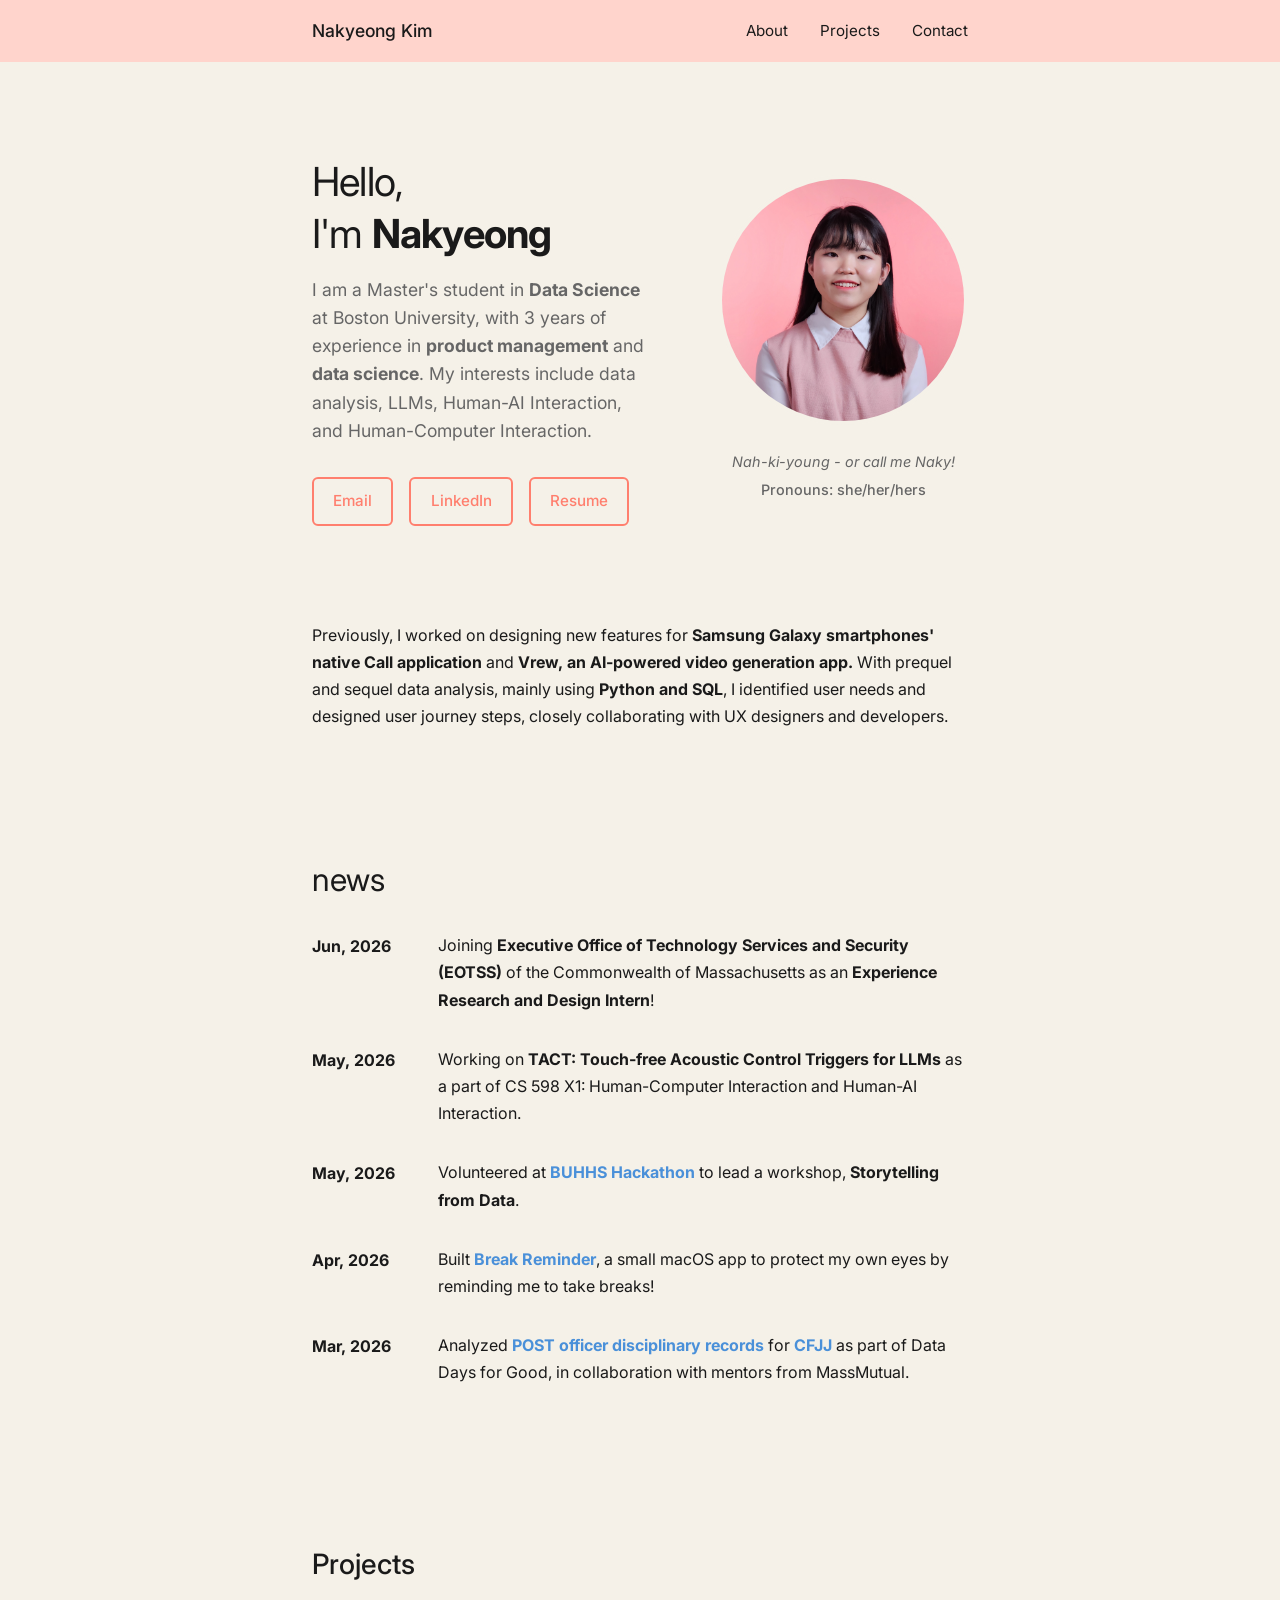
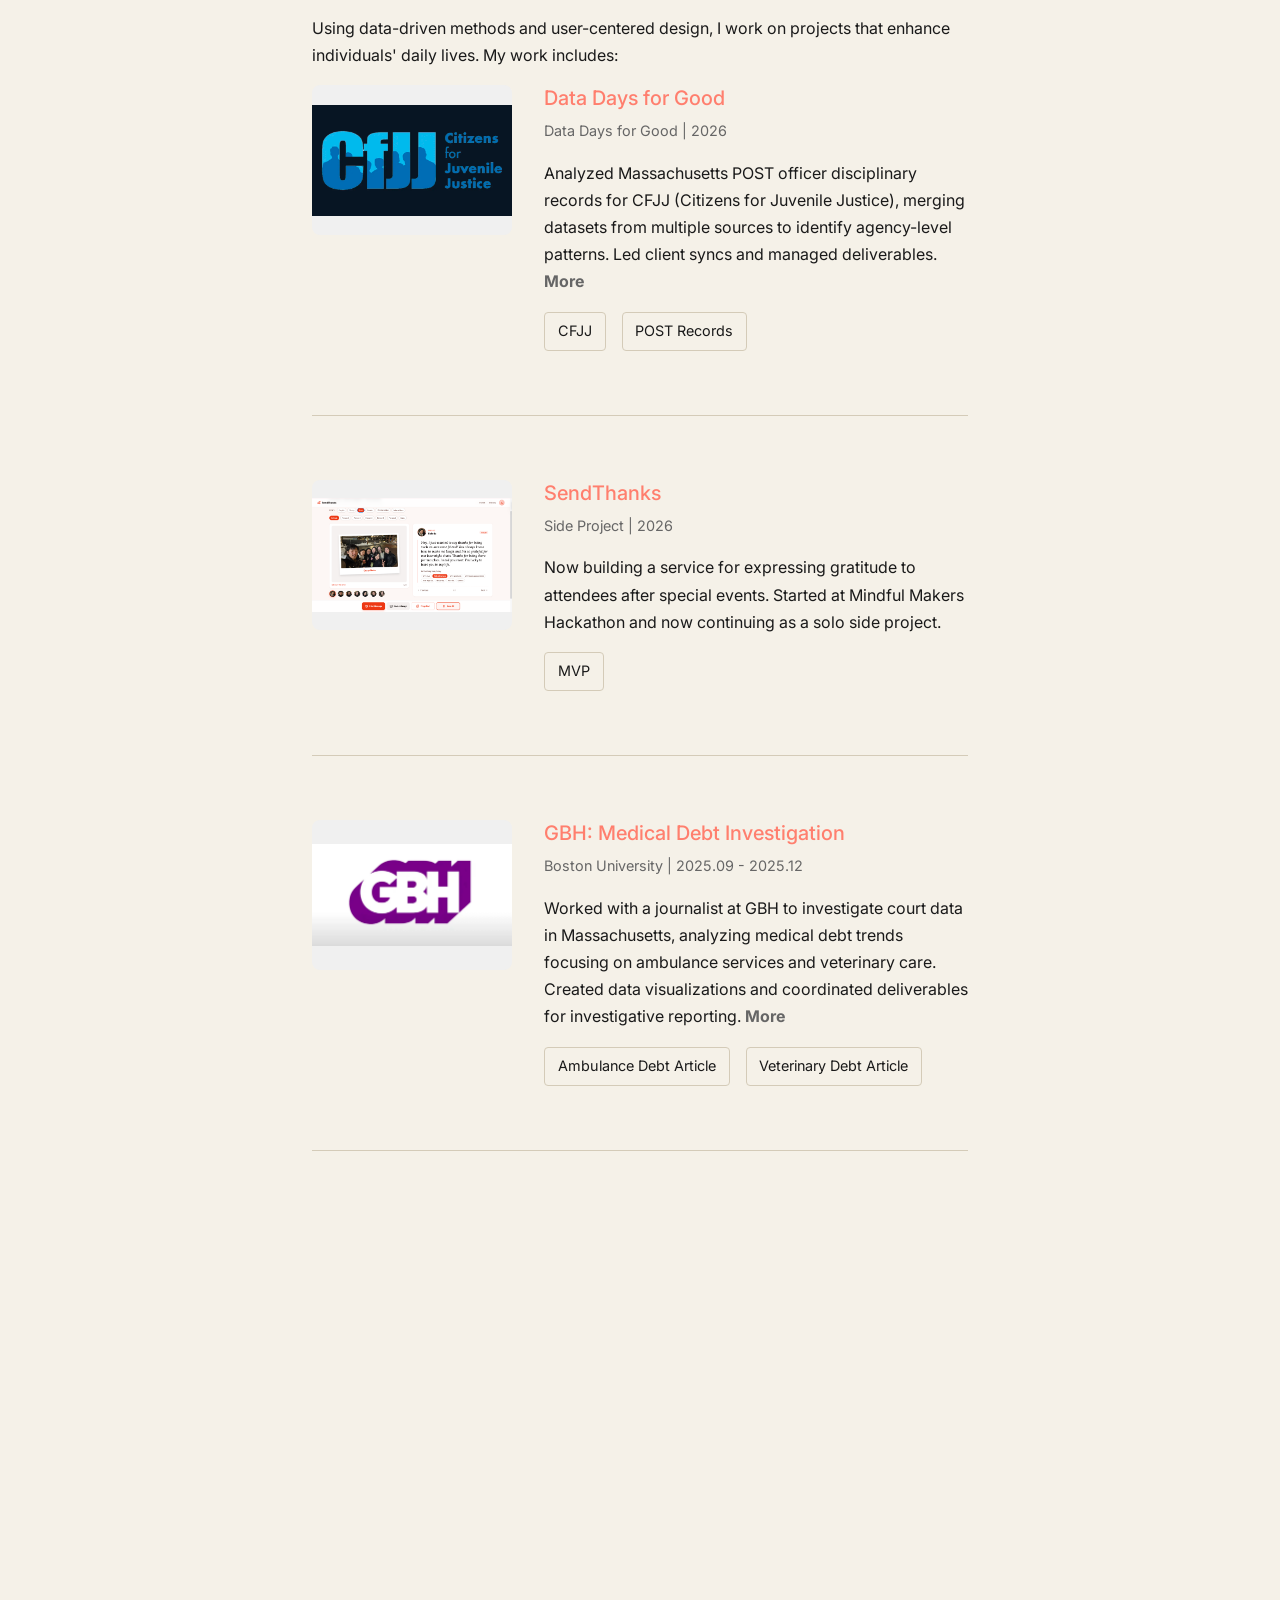
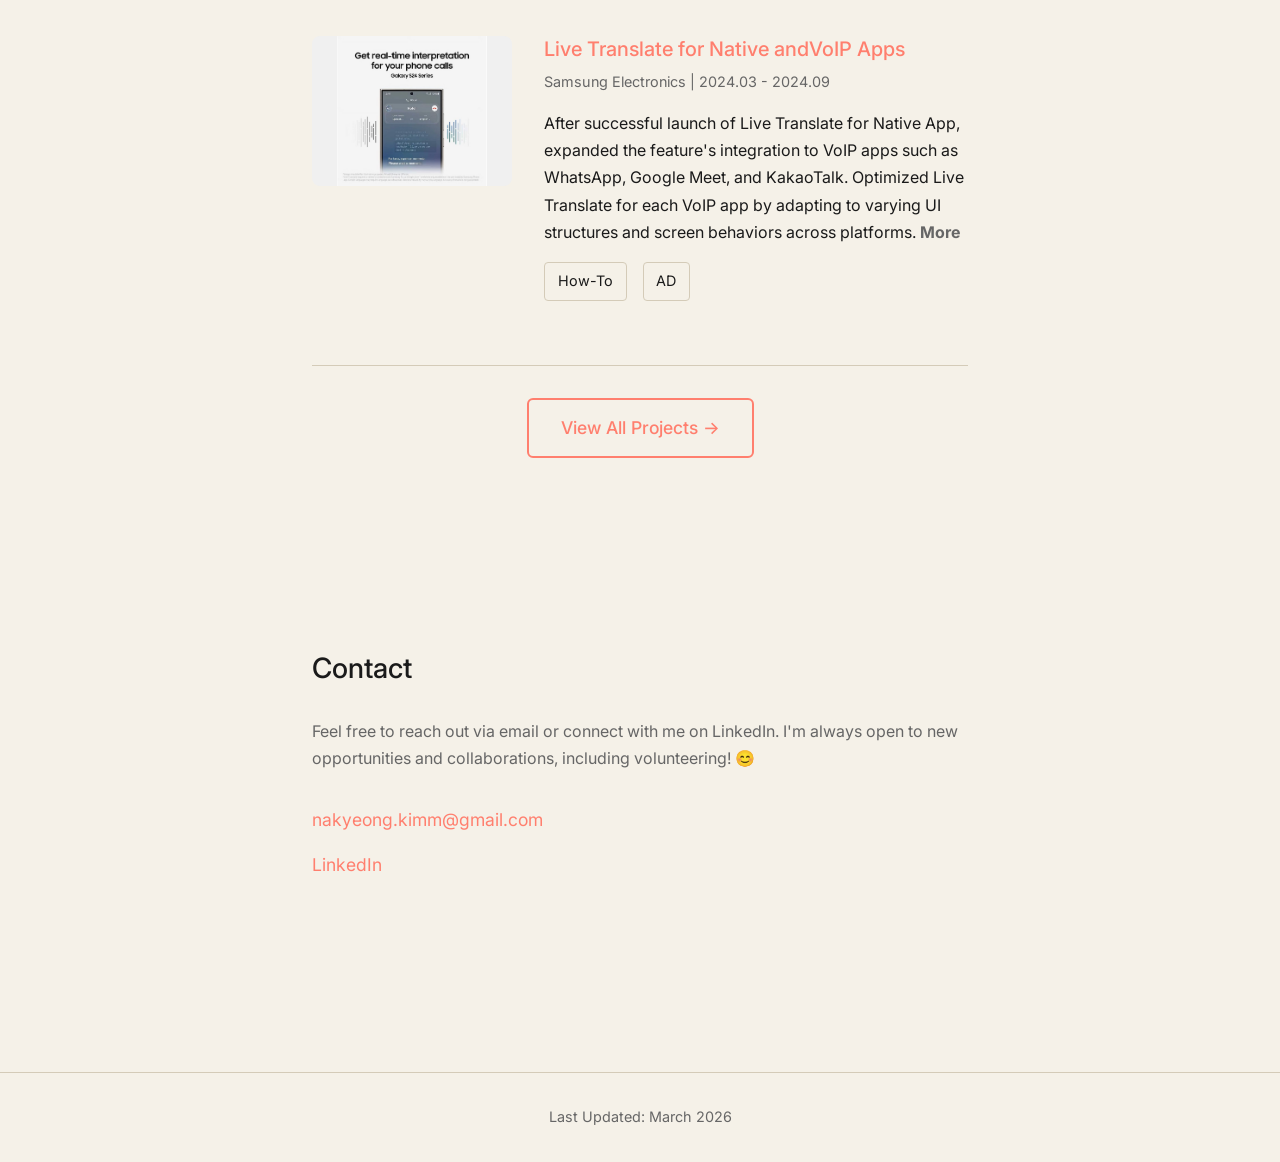
==== commit be0d7129: "fix typo" ====
--- a/index.html
+++ b/index.html
@@ -44,7 +44,7 @@
                     <div class="hero-image">
                         <img src="images/profile.JPG" alt="Nakyeong Kim" class="profile-image">
                         <div class="profile-info">
-                            <p class="pronunciation">Nah-ki-young (short "ki") — or call me Naky!</p>
+                            <p class="pronunciation">Nah-ki-young - or call me Naky!</p>
                             <p class="pronouns">Pronouns: she/her/hers</p>
                         </div>
                     </div>
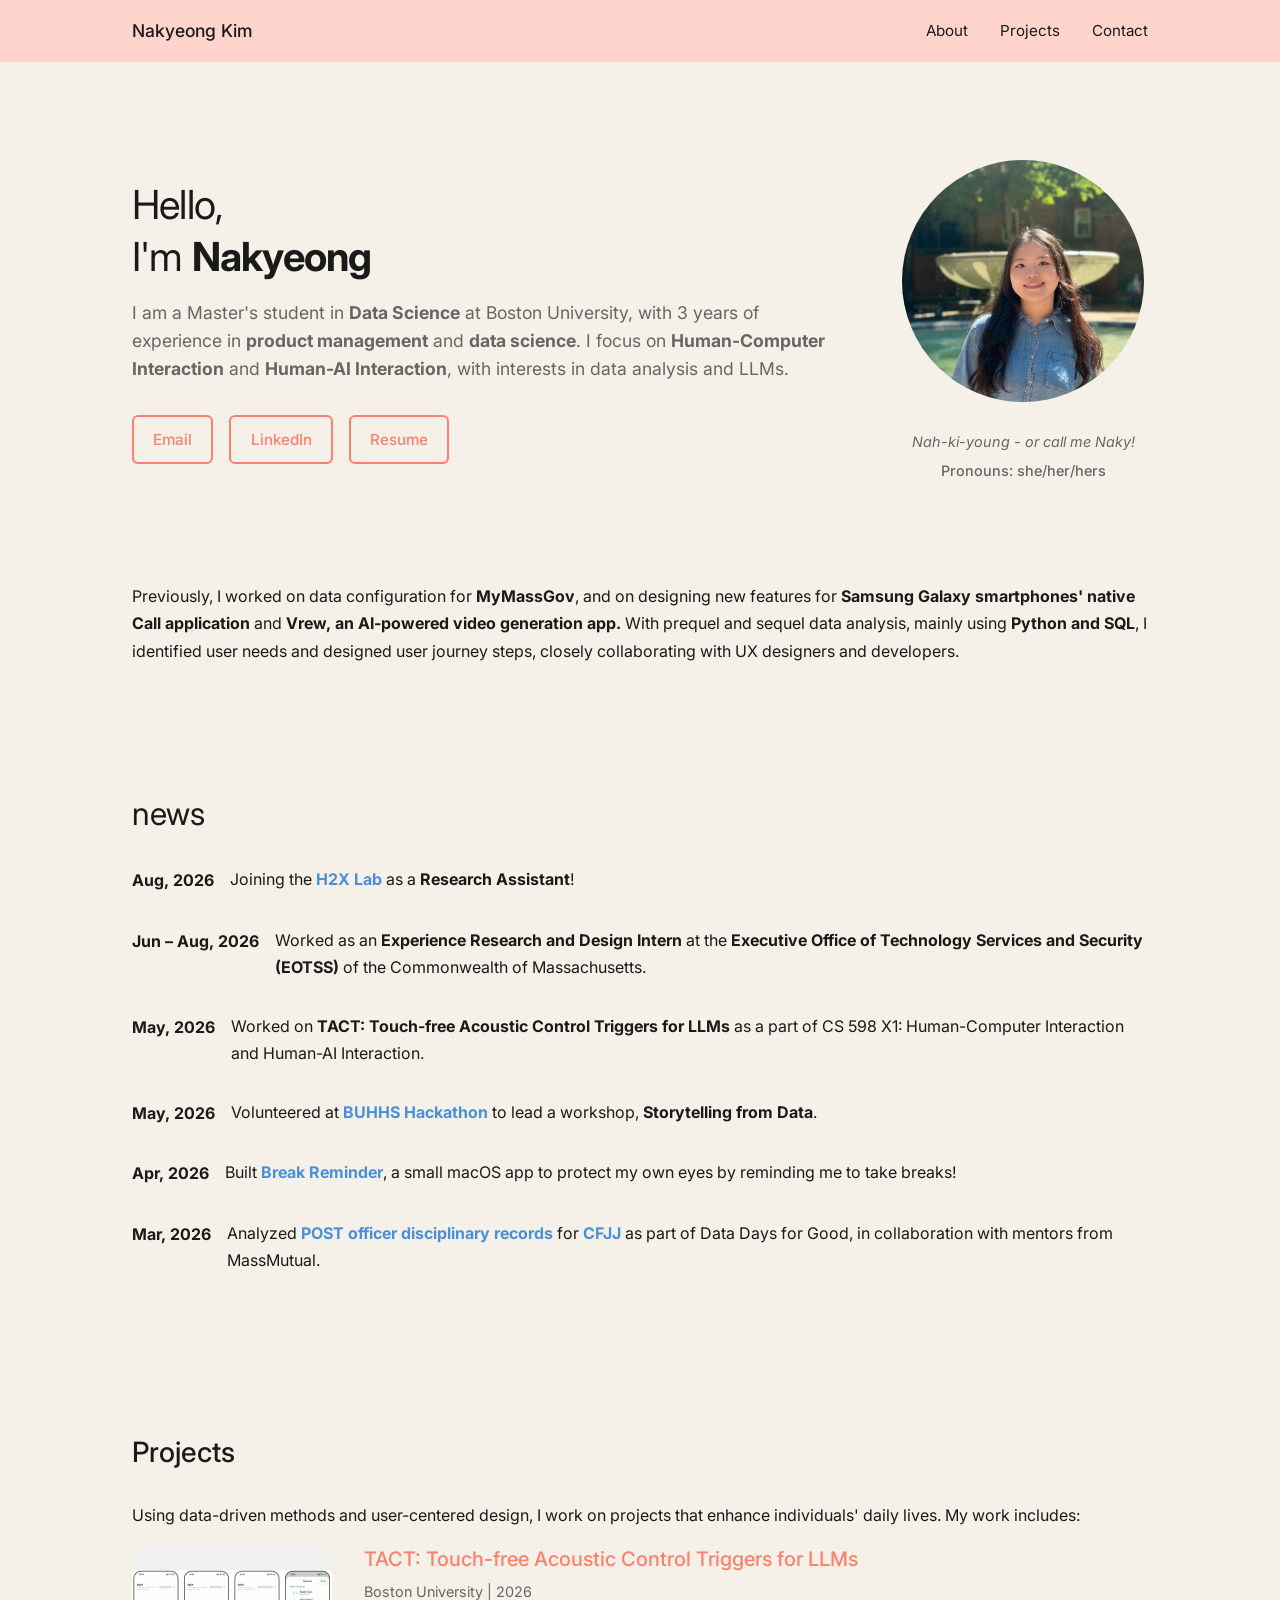
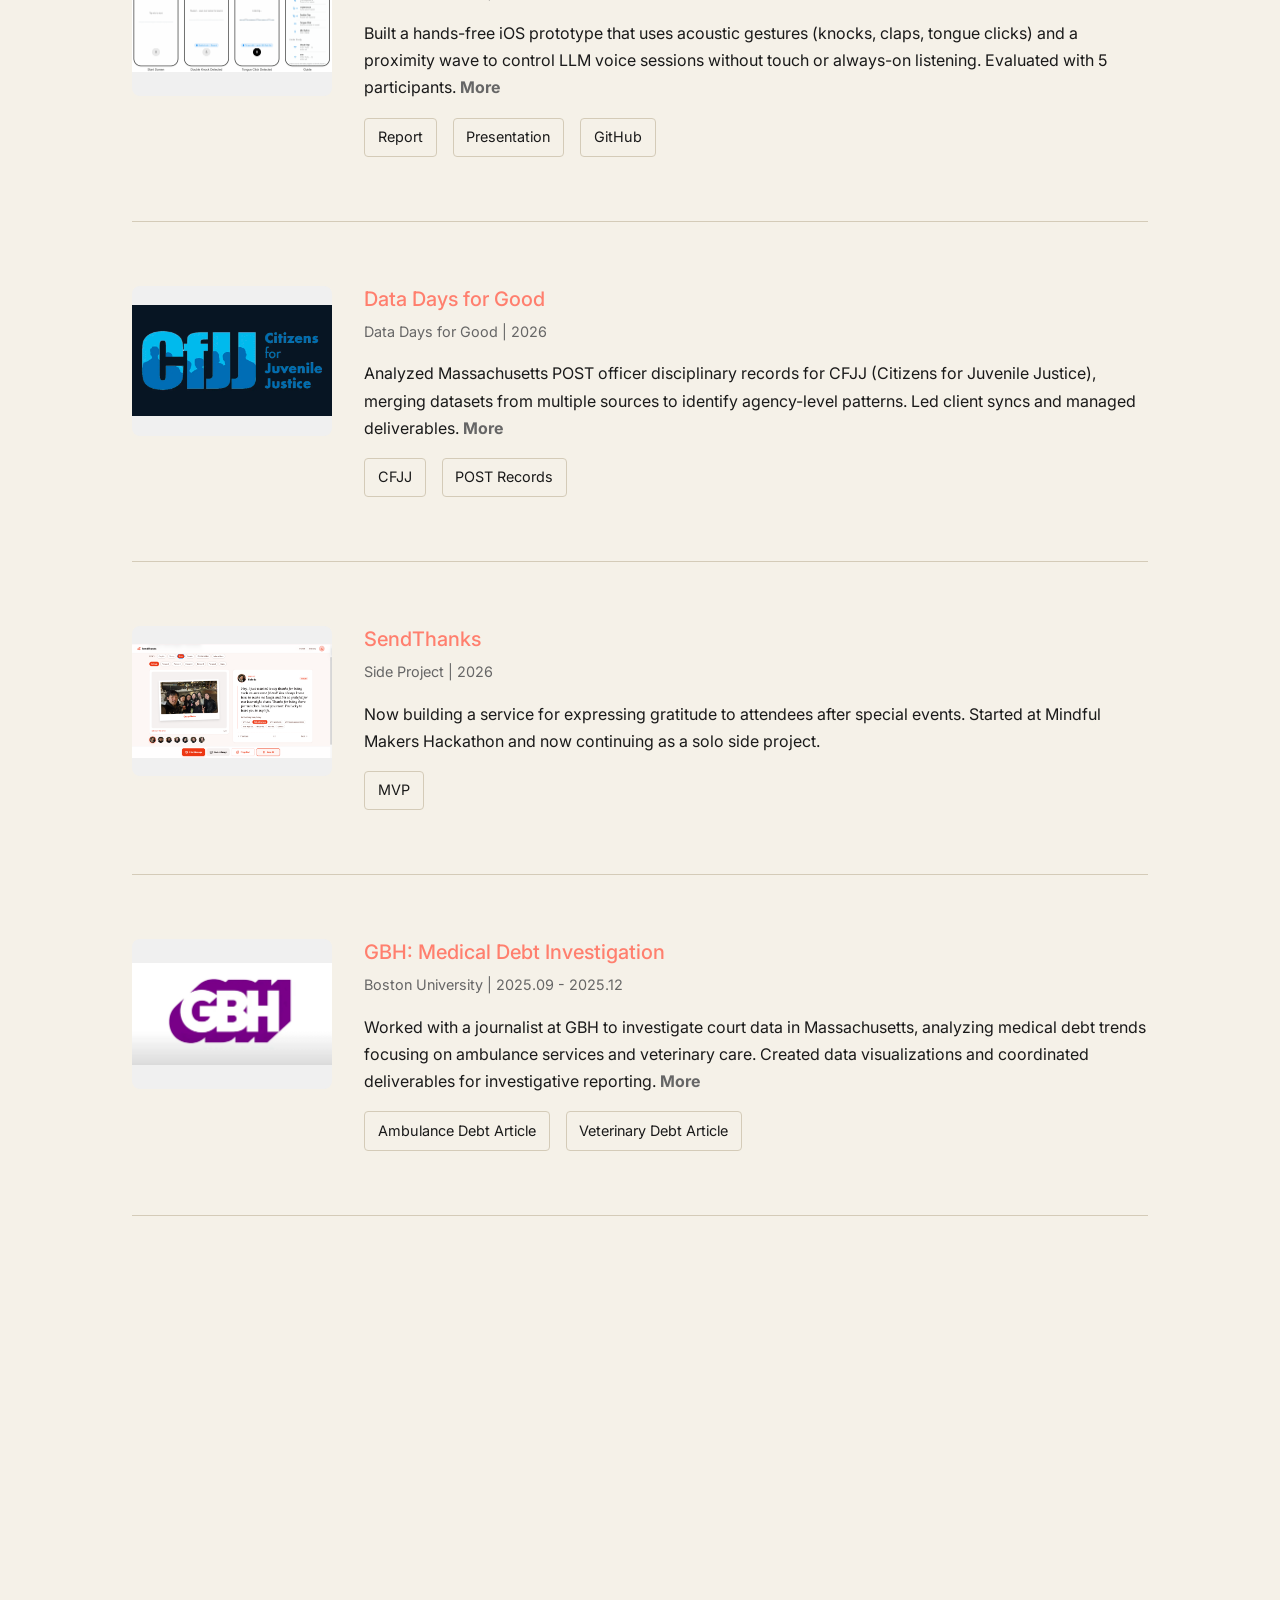
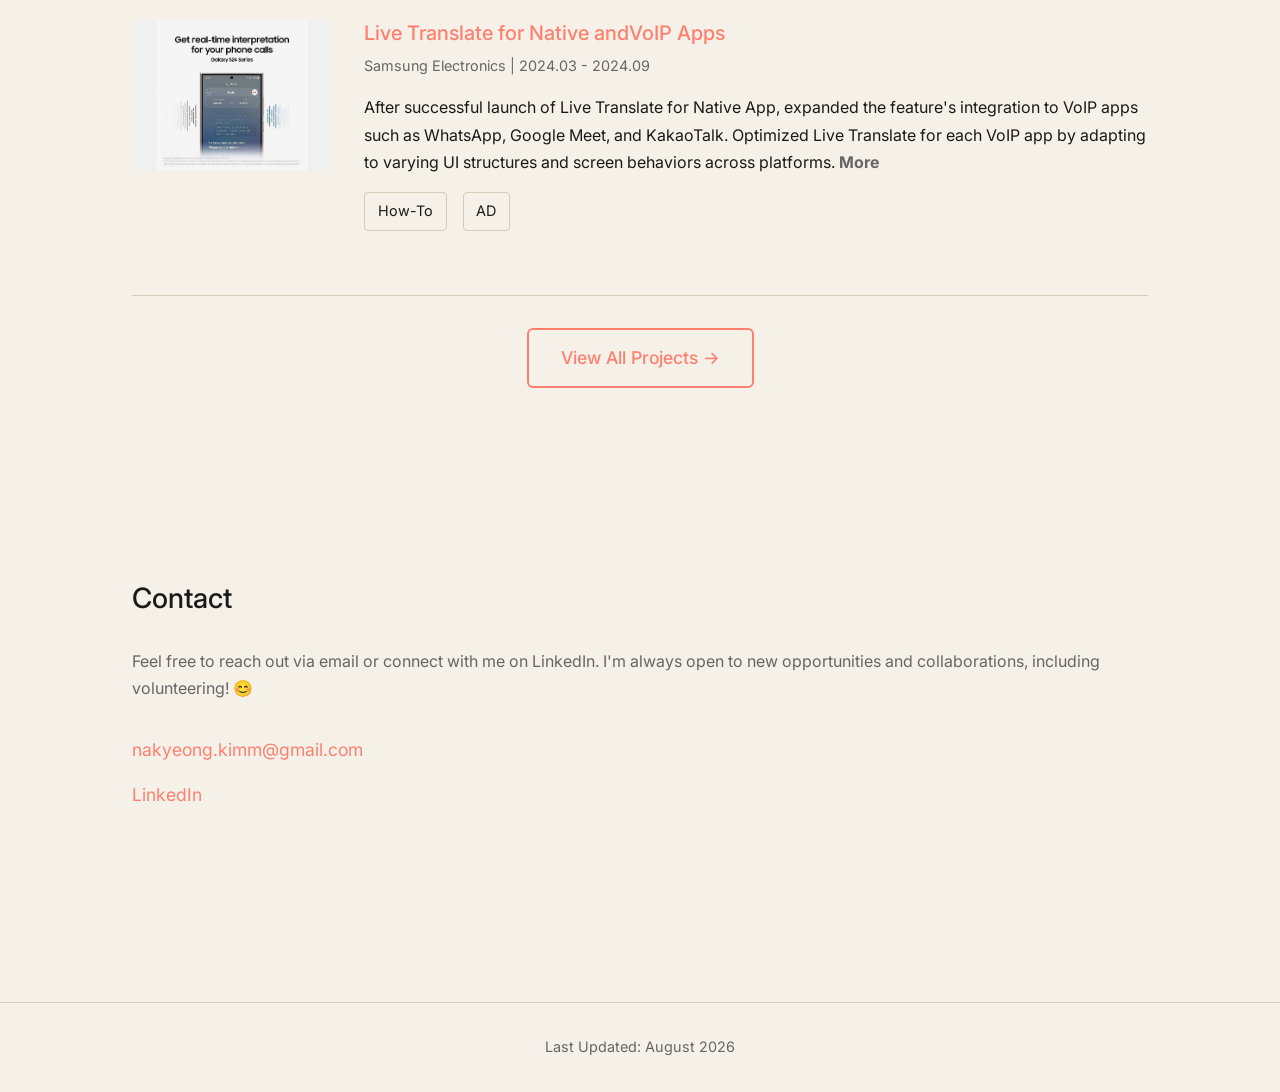
==== commit 94ed8e6f: "update portfolio with TACT, news, and resume Co-authored-by: Cursor <cursoragent@cursor.com>" ====
--- a/index.html
+++ b/index.html
@@ -32,17 +32,17 @@
                         <h1>Hello,<br>I'm <strong>Nakyeong</strong></h1>
                         <p class="subtitle">I am a Master's student in <strong>Data Science</strong> at Boston
                             University, with 3 years
-                            of experience in <strong>product management</strong> and <strong>data science</strong>. My interests include data analysis, LLMs, Human-AI Interaction, and Human-Computer Interaction.</p>
+                            of experience in <strong>product management</strong> and <strong>data science</strong>. I focus on <strong>Human-Computer Interaction</strong> and <strong>Human-AI Interaction</strong>, with interests in data analysis and LLMs.</p>
                         <div class="contact-buttons">
                             <a href="mailto:nakyeong.kimm@gmail.com" class="contact-button">Email</a>
                             <a href="https://linkedin.com/in/nakyeong-k" target="_blank"
                                 class="contact-button">LinkedIn</a>
-                            <a href="https://drive.google.com/file/d/1vwG8-ii8YSEUFhPirzUSw1Bjw_oHMble/view?usp=sharing"
+                            <a href="https://drive.google.com/file/d/1MX7OWKOnx_MM4WfG2nuFLtrDWpgvLACa/view?usp=sharing"
                                 target="_blank" class="contact-button">Resume</a>
                         </div>
                     </div>
                     <div class="hero-image">
-                        <img src="images/profile.JPG" alt="Nakyeong Kim" class="profile-image">
+                        <img src="images/profile.jpeg" alt="Nakyeong Kim" class="profile-image">
                         <div class="profile-info">
                             <p class="pronunciation">Nah-ki-young - or call me Naky!</p>
                             <p class="pronouns">Pronouns: she/her/hers</p>
@@ -55,7 +55,7 @@
         <section id="about">
             <div class="container">
                 <div class="about-content">
-                    <p>Previously, I worked on designing new features for <strong>Samsung Galaxy smartphones' native
+                    <p>Previously, I worked on data configuration for <strong>MyMassGov</strong>, and on designing new features for <strong>Samsung Galaxy smartphones' native
                             Call application</strong> and <strong>Vrew, an AI-powered video generation app.</strong>
                         With prequel and sequel data analysis, mainly using <strong> Python and SQL</strong>,
                         I identified user needs and designed user journey steps, closely collaborating with UX designers
@@ -69,12 +69,16 @@
                 <h2>news</h2>
                 <div class="news-table">
                     <div class="news-row">
-                        <span class="news-date">Jun, 2026</span>
-                        <span class="news-text">Joining <strong>Executive Office of Technology Services and Security (EOTSS)</strong> of the Commonwealth of Massachusetts as an <strong>Experience Research and Design Intern</strong>!</span>
+                        <span class="news-date">Aug, 2026</span>
+                        <span class="news-text">Joining the <strong><a href="https://eshed1.github.io/" target="_blank">H2X Lab</a></strong> as a <strong>Research Assistant</strong>!</span>
+                    </div>
+                    <div class="news-row">
+                        <span class="news-date">Jun – Aug, 2026</span>
+                        <span class="news-text">Worked as an <strong>Experience Research and Design Intern</strong> at the <strong>Executive Office of Technology Services and Security (EOTSS)</strong> of the Commonwealth of Massachusetts.</span>
                     </div>
                     <div class="news-row">
                         <span class="news-date">May, 2026</span>
-                        <span class="news-text">Working on <strong>TACT: Touch-free Acoustic Control Triggers for LLMs</strong> as a part of CS 598 X1: Human-Computer Interaction and Human-AI Interaction.</span>
+                        <span class="news-text">Worked on <strong>TACT: Touch-free Acoustic Control Triggers for LLMs</strong> as a part of CS 598 X1: Human-Computer Interaction and Human-AI Interaction.</span>
                     </div>
                     <div class="news-row">
                         <span class="news-date">May, 2026</span>
@@ -99,6 +103,22 @@
                     enhance individuals' daily lives. My work includes:</p>
 
                 <div class="project-list">
+                    <article class="project">
+                        <div class="project-thumbnail-container">
+                            <a href="projects.html#project15"><img src="images/TACT.png" alt="TACT" class="project-thumbnail-main"></a>
+                        </div>
+                        <div class="project-content">
+                            <h3><a href="projects.html#project15">TACT: Touch-free Acoustic Control Triggers for LLMs</a></h3>
+                            <p class="project-meta">Boston University | 2026</p>
+                            <p class="project-description">Built a hands-free iOS prototype that uses acoustic gestures (knocks, claps, tongue clicks) and a proximity wave to control LLM voice sessions without touch or always-on listening. Evaluated with 5 participants. <a href="projects.html#project15" class="more-link">More</a></p>
+                            <div class="project-links">
+                                <a href="files/TACT_report.pdf" target="_blank">Report</a>
+                                <a href="files/TACT_presentation.pdf" target="_blank">Presentation</a>
+                                <a href="https://github.com/NakyeongKimm/TACT" target="_blank">GitHub</a>
+                            </div>
+                        </div>
+                    </article>
+
                     <article class="project">
                         <div class="project-thumbnail-container">
                             <a href="projects.html#project14"><img src="images/cfjj.png" alt="Data Days for Good" class="project-thumbnail-main"></a>
@@ -219,7 +239,7 @@
 
     <footer>
         <div class="container">
-            <p>Last Updated: March 2026</p>
+            <p>Last Updated: August 2026</p>
         </div>
     </footer>
 
--- a/style.css
+++ b/style.css
@@ -14,7 +14,7 @@
     --color-accent-hover: #ff9f8e;
     --color-border: #d4cbb8;
     --font-main: 'Inter', -apple-system, BlinkMacSystemFont, 'Segoe UI', sans-serif;
-    --max-width: 720px;
+    --max-width: 1080px;
     --spacing-xs: 0.5rem;
     --spacing-sm: 1rem;
     --spacing-md: 2rem;
@@ -152,7 +152,7 @@
 #hero .subtitle {
     font-size: 1.1rem;
     color: var(--color-text-light);
-    max-width: 600px;
+    max-width: 100%;
     line-height: 1.6;
 }
 
@@ -580,12 +580,12 @@
     display: flex;
     flex-direction: column;
     gap: var(--spacing-md);
-    max-width: 700px;
+    max-width: 100%;
 }
 
 .news-row {
     display: grid;
-    grid-template-columns: 110px 1fr;
+    grid-template-columns: auto 1fr;
     gap: var(--spacing-sm);
     align-items: start;
     line-height: 1.7;
@@ -733,7 +733,8 @@
     }
 
     .news-row {
-        grid-template-columns: 90px 1fr;
+        grid-template-columns: 1fr;
+        gap: 0.25rem;
     }
 }
 
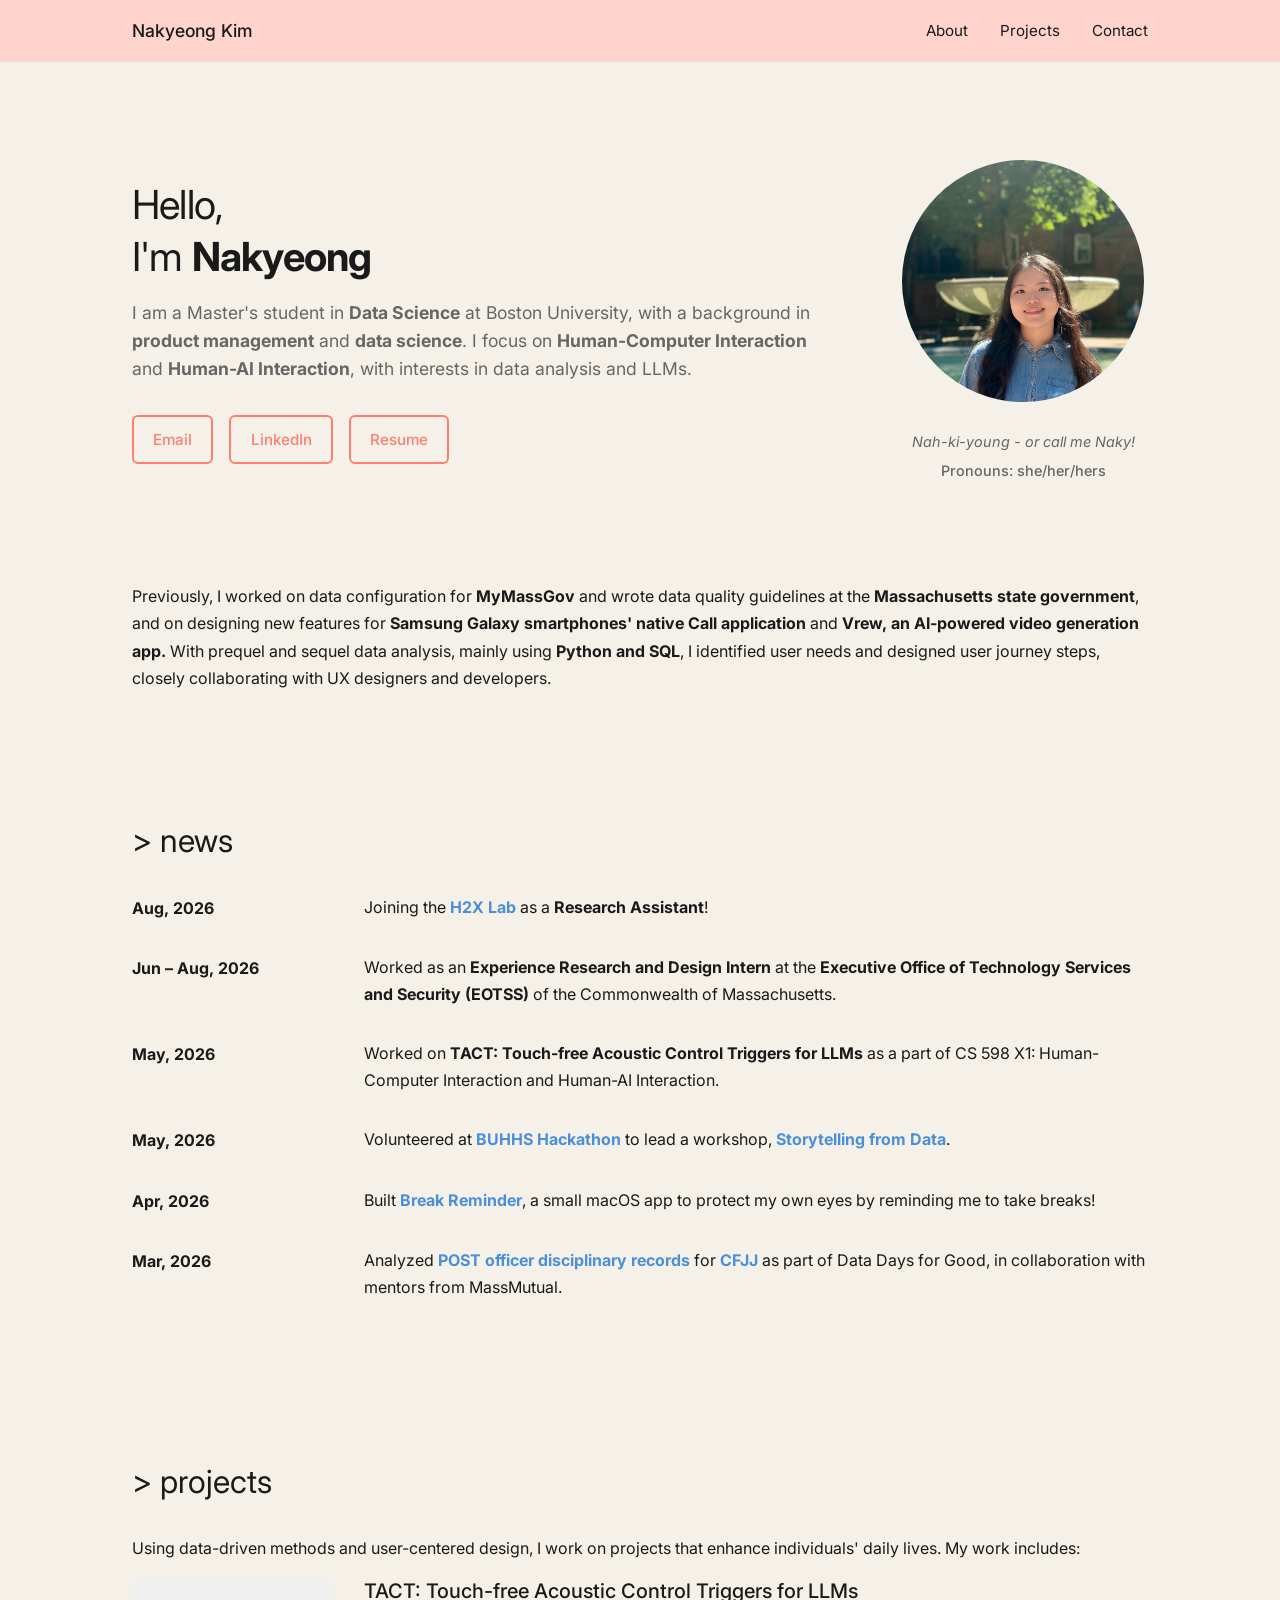
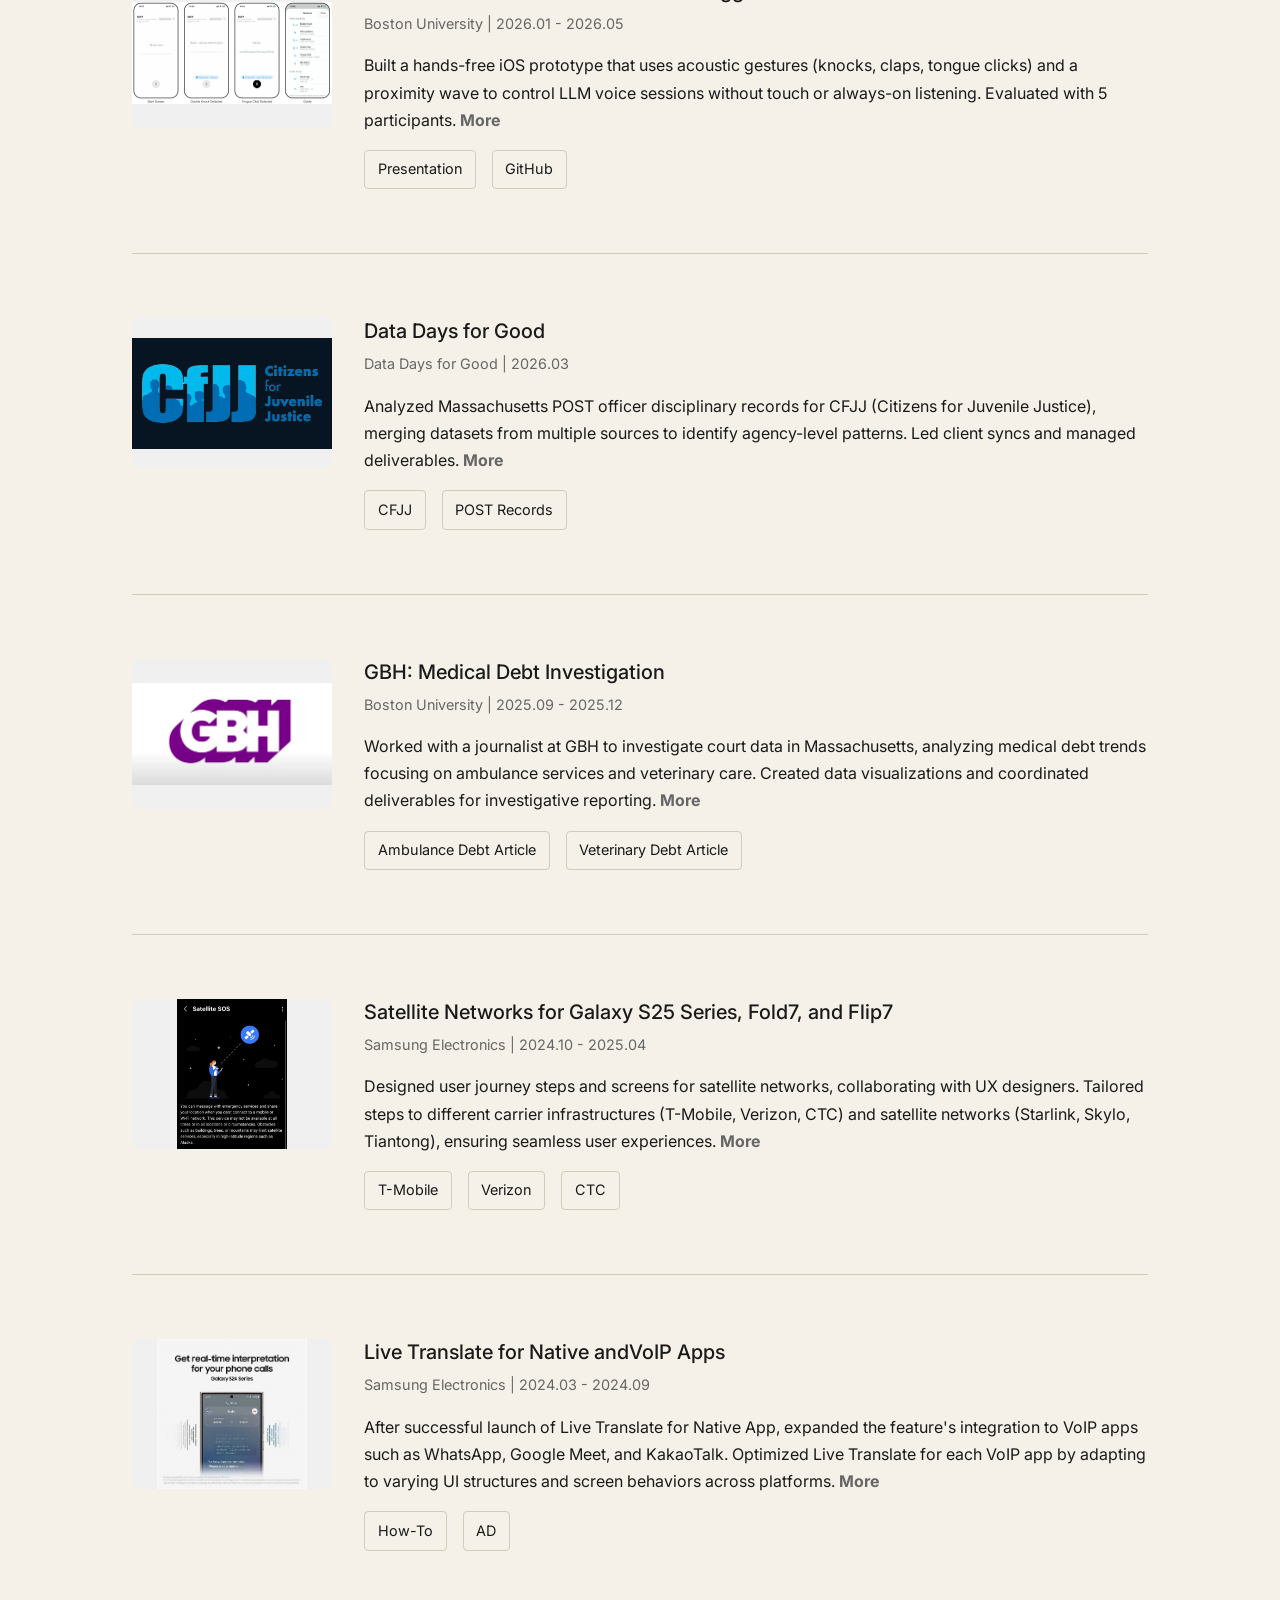
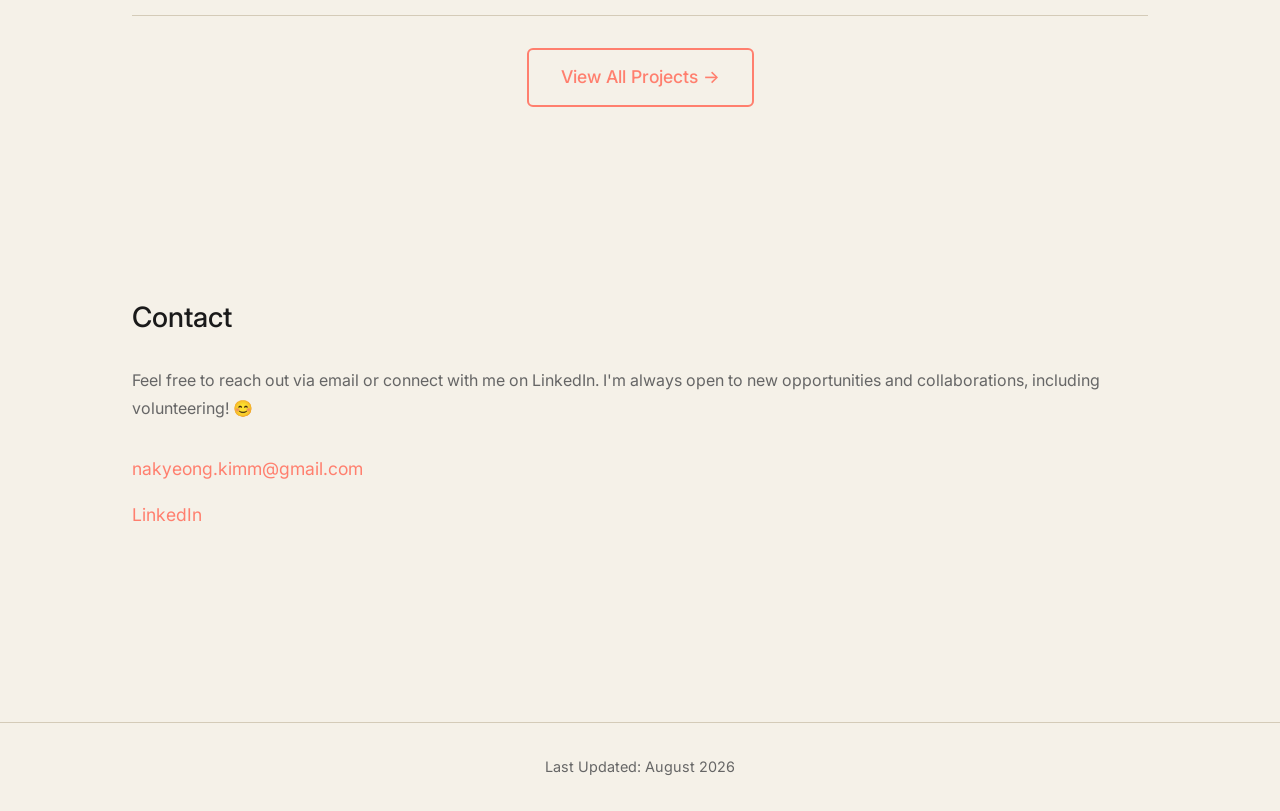
==== commit e0bf4901: "update portfolio copy, TACT details, and homepage presentation link Co-authored-by: Cursor <cursorag" ====
--- a/index.html
+++ b/index.html
@@ -31,8 +31,7 @@
                     <div class="hero-text">
                         <h1>Hello,<br>I'm <strong>Nakyeong</strong></h1>
                         <p class="subtitle">I am a Master's student in <strong>Data Science</strong> at Boston
-                            University, with 3 years
-                            of experience in <strong>product management</strong> and <strong>data science</strong>. I focus on <strong>Human-Computer Interaction</strong> and <strong>Human-AI Interaction</strong>, with interests in data analysis and LLMs.</p>
+                            University, with a background in <strong>product management</strong> and <strong>data science</strong>. I focus on <strong>Human-Computer Interaction</strong> and <strong>Human-AI Interaction</strong>, with interests in data analysis and LLMs.</p>
                         <div class="contact-buttons">
                             <a href="mailto:nakyeong.kimm@gmail.com" class="contact-button">Email</a>
                             <a href="https://linkedin.com/in/nakyeong-k" target="_blank"
@@ -55,7 +54,8 @@
         <section id="about">
             <div class="container">
                 <div class="about-content">
-                    <p>Previously, I worked on data configuration for <strong>MyMassGov</strong>, and on designing new features for <strong>Samsung Galaxy smartphones' native
+                    <p>Previously, I worked on data configuration for <strong>MyMassGov</strong> and wrote data quality
+                            guidelines at the <strong>Massachusetts state government</strong>, and on designing new features for <strong>Samsung Galaxy smartphones' native
                             Call application</strong> and <strong>Vrew, an AI-powered video generation app.</strong>
                         With prequel and sequel data analysis, mainly using <strong> Python and SQL</strong>,
                         I identified user needs and designed user journey steps, closely collaborating with UX designers
@@ -82,7 +82,7 @@
                     </div>
                     <div class="news-row">
                         <span class="news-date">May, 2026</span>
-                        <span class="news-text">Volunteered at <strong><a href="https://buhhs.com/" target="_blank">BUHHS Hackathon</a></strong> to lead a workshop, <strong>Storytelling from Data</strong>.</span>
+                        <span class="news-text">Volunteered at <strong><a href="https://buhhs.com/" target="_blank">BUHHS Hackathon</a></strong> to lead a workshop, <strong><a href="https://docs.google.com/presentation/d/1-31XJKSUyVwMywygeIyKP8IF_9mAsVnj4WgCuxY73gM/edit?usp=sharing" target="_blank">Storytelling from Data</a></strong>.</span>
                     </div>
                     <div class="news-row">
                         <span class="news-date">Apr, 2026</span>
@@ -98,7 +98,7 @@
 
         <section id="projects">
             <div class="container">
-                <h2>Projects</h2>
+                <h2>projects</h2>
                 <p class="section-intro">Using data-driven methods and user-centered design, I work on projects that
                     enhance individuals' daily lives. My work includes:</p>
 
@@ -109,10 +109,9 @@
                         </div>
                         <div class="project-content">
                             <h3><a href="projects.html#project15">TACT: Touch-free Acoustic Control Triggers for LLMs</a></h3>
-                            <p class="project-meta">Boston University | 2026</p>
+                            <p class="project-meta">Boston University | 2026.01 - 2026.05</p>
                             <p class="project-description">Built a hands-free iOS prototype that uses acoustic gestures (knocks, claps, tongue clicks) and a proximity wave to control LLM voice sessions without touch or always-on listening. Evaluated with 5 participants. <a href="projects.html#project15" class="more-link">More</a></p>
                             <div class="project-links">
-                                <a href="files/TACT_report.pdf" target="_blank">Report</a>
                                 <a href="files/TACT_presentation.pdf" target="_blank">Presentation</a>
                                 <a href="https://github.com/NakyeongKimm/TACT" target="_blank">GitHub</a>
                             </div>
@@ -125,25 +124,11 @@
                         </div>
                         <div class="project-content">
                             <h3><a href="projects.html#project14">Data Days for Good</a></h3>
-                            <p class="project-meta">Data Days for Good | 2026</p>
+                            <p class="project-meta">Data Days for Good | 2026.03</p>
                             <p class="project-description">Analyzed Massachusetts POST officer disciplinary records for CFJJ (Citizens for Juvenile Justice), merging datasets from multiple sources to identify agency-level patterns. Led client syncs and managed deliverables. <a href="projects.html#project14" class="more-link">More</a></p>
                             <div class="project-links">
                                 <a href="https://www.cfjj.org/" target="_blank">CFJJ</a>
                                 <a href="https://mapostcommission.gov/discipline-status-records/disciplinary-records/" target="_blank">POST Records</a>
-                            </div>
-                        </div>
-                    </article>
-
-                    <article class="project">
-                        <div class="project-thumbnail-container">
-                            <a href="projects.html#project13"><img src="images/SendThanks.png" alt="SendThanks" class="project-thumbnail-main"></a>
-                        </div>
-                        <div class="project-content">
-                            <h3><a href="projects.html#project13">SendThanks</a></h3>
-                            <p class="project-meta">Side Project | 2026</p>
-                            <p class="project-description"> Now building a service for expressing gratitude to attendees after special events. Started at Mindful Makers Hackathon and now continuing as a solo side project.</p>
-                            <div class="project-links">
-                                <a href="https://send-thanks.vercel.app/" target="_blank">MVP</a>
                             </div>
                         </div>
                     </article>
--- a/style.css
+++ b/style.css
@@ -35,6 +35,7 @@
     font-weight: 400;
     -webkit-font-smoothing: antialiased;
     -moz-osx-font-smoothing: grayscale;
+    overflow-x: hidden;
 }
 
 /* Typography */
@@ -106,6 +107,8 @@
     display: flex;
     justify-content: space-between;
     align-items: center;
+    flex-wrap: wrap;
+    gap: 0.5rem 1rem;
 }
 
 .nav-brand {
@@ -118,6 +121,8 @@
     display: flex;
     list-style: none;
     gap: var(--spacing-md);
+    flex-wrap: wrap;
+    justify-content: flex-end;
 }
 
 .nav-links a {
@@ -223,6 +228,14 @@
     color: var(--color-text);
 }
 
+.project h3 a {
+    color: var(--color-text);
+}
+
+.project h3 a:hover {
+    color: var(--color-accent);
+}
+
 .project-meta {
     font-size: 0.9rem;
     color: var(--color-text-light);
@@ -312,6 +325,7 @@
 
     .nav-container {
         padding: 0 var(--spacing-sm);
+        gap: var(--spacing-sm);
     }
 
     .container {
@@ -334,6 +348,10 @@
     .info-item .label {
         min-width: auto;
     }
+
+    .news-date {
+        white-space: normal;
+    }
 }
 
 @media (max-width: 480px) {
@@ -341,16 +359,33 @@
         font-size: 1.75rem;
     }
 
+    .nav-container {
+        flex-wrap: wrap;
+        justify-content: center;
+        row-gap: 0.4rem;
+    }
+
     .nav-brand {
         font-size: 1rem;
     }
 
     .nav-links {
         gap: 0.75rem;
+        justify-content: center;
+        width: 100%;
     }
 
     .nav-links a {
         font-size: 0.85rem;
+    }
+
+    .contact-buttons {
+        width: 100%;
+    }
+
+    .contact-button {
+        flex: 1 1 auto;
+        text-align: center;
     }
 }
 
@@ -464,6 +499,7 @@
     height: 200px;
     border-radius: 50%;
     object-fit: cover;
+    object-position: center 20%;
     border: 3px solid var(--color-border);
 }
 
@@ -548,6 +584,7 @@
     height: 250px;
     border-radius: 50%;
     object-fit: cover;
+    object-position: center 20%;
     border: 4px solid var(--color-bg);
 }
 
@@ -569,13 +606,19 @@
     padding: var(--spacing-lg) 0;
 }
 
-#recent-news h2 {
+#recent-news h2,
+#projects h2 {
     font-size: 2rem;
     font-weight: 400;
     margin-bottom: var(--spacing-md);
     color: var(--color-text);
 }
 
+#recent-news h2::before,
+#projects h2::before {
+    content: "> ";
+}
+
 .news-table {
     display: flex;
     flex-direction: column;
@@ -584,22 +627,26 @@
 }
 
 .news-row {
-    display: grid;
-    grid-template-columns: auto 1fr;
-    gap: var(--spacing-sm);
+    display: flex;
+    flex-wrap: wrap;
+    column-gap: 2.5rem;
+    row-gap: 0.15rem;
     align-items: start;
     line-height: 1.7;
 }
 
 .news-date {
+    flex: 0 0 12rem;
     font-weight: 700;
     color: var(--color-text);
-    white-space: nowrap;
     padding-top: 1px;
 }
 
 .news-text {
-    color: var(--color-text);
+    flex: 1 1 18rem;
+    min-width: 0;
+    color: var(--color-text);
+    overflow-wrap: anywhere;
 }
 
 .news-text a {
@@ -936,6 +983,7 @@
 
 .project-content {
     flex: 1;
+    min-width: 0;
 }
 
 @media (max-width: 768px) {
@@ -947,4 +995,18 @@
         width: 100%;
         height: 180px;
     }
+
+    .news-row {
+        grid-template-columns: 1fr;
+        column-gap: 0;
+        row-gap: 0.2rem;
+    }
+
+    .news-date {
+        white-space: normal;
+    }
+
+    .project-links a {
+        font-size: 0.85rem;
+    }
 }
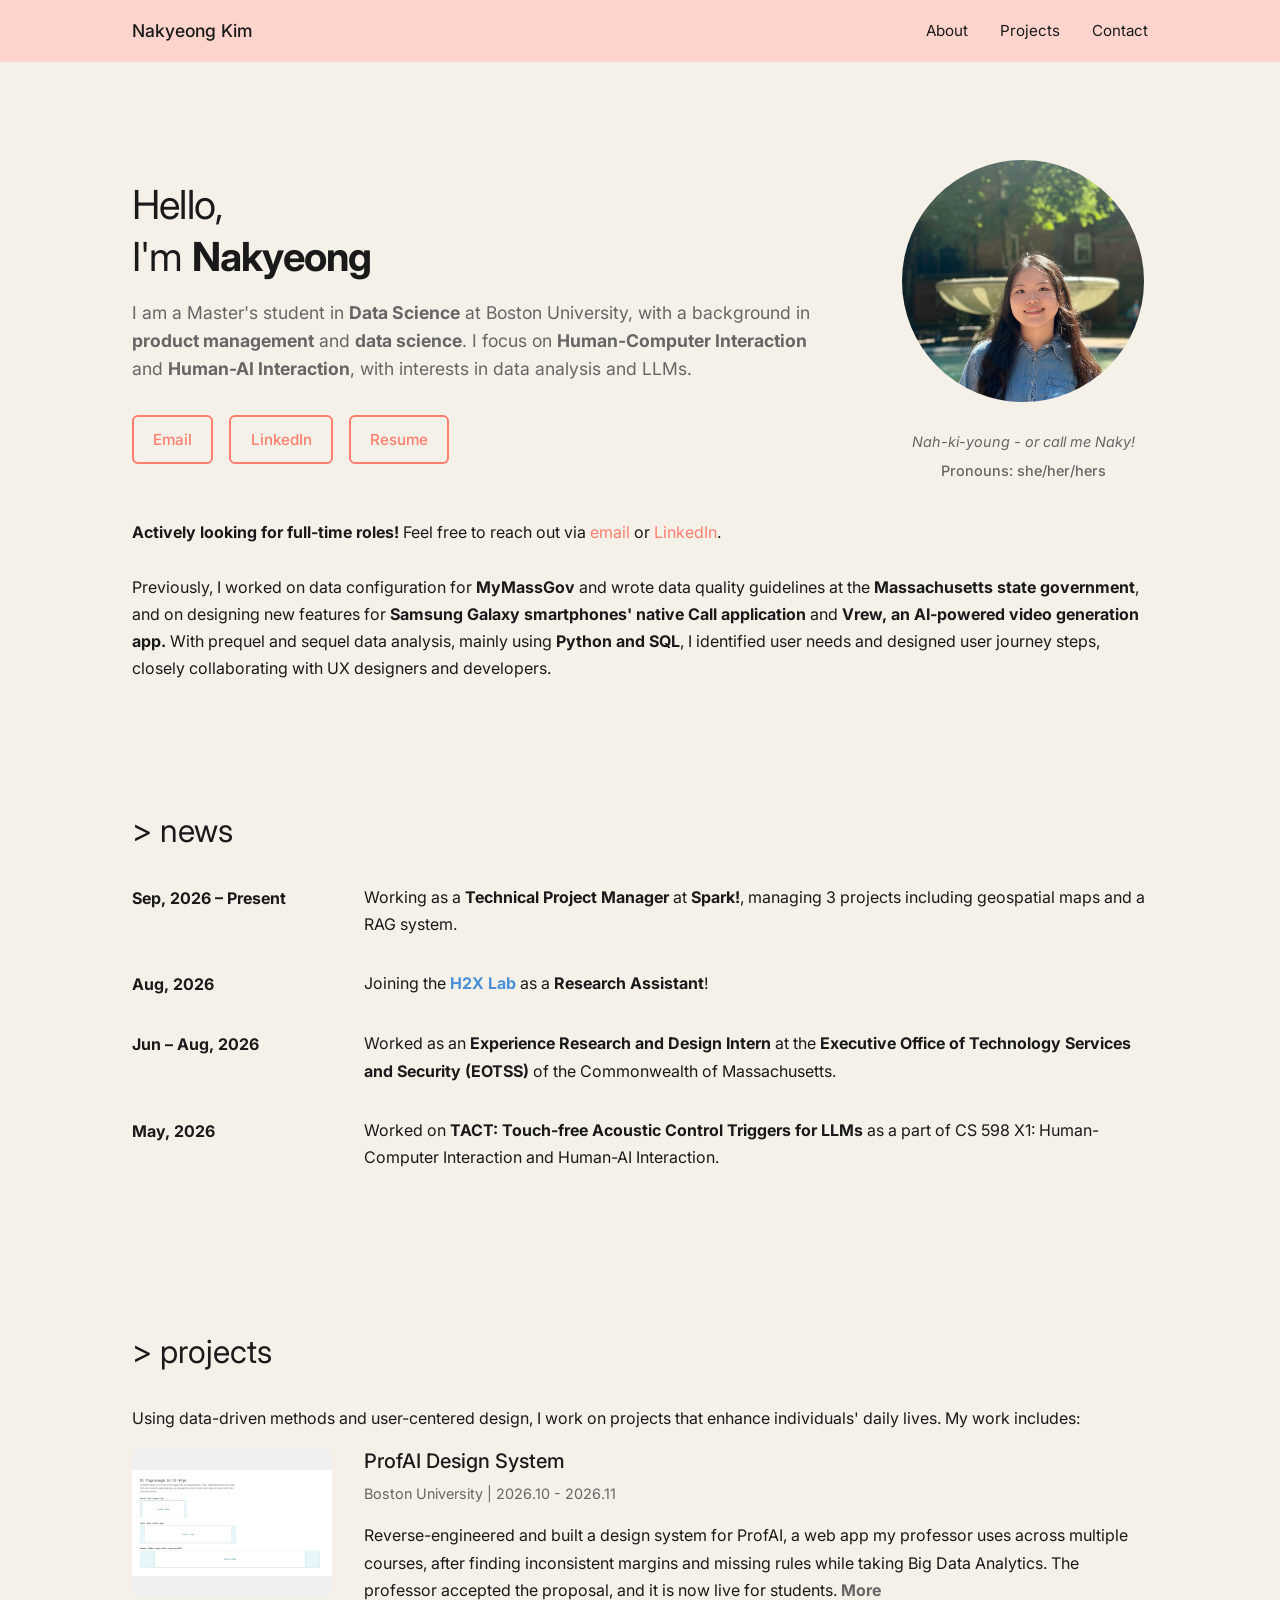
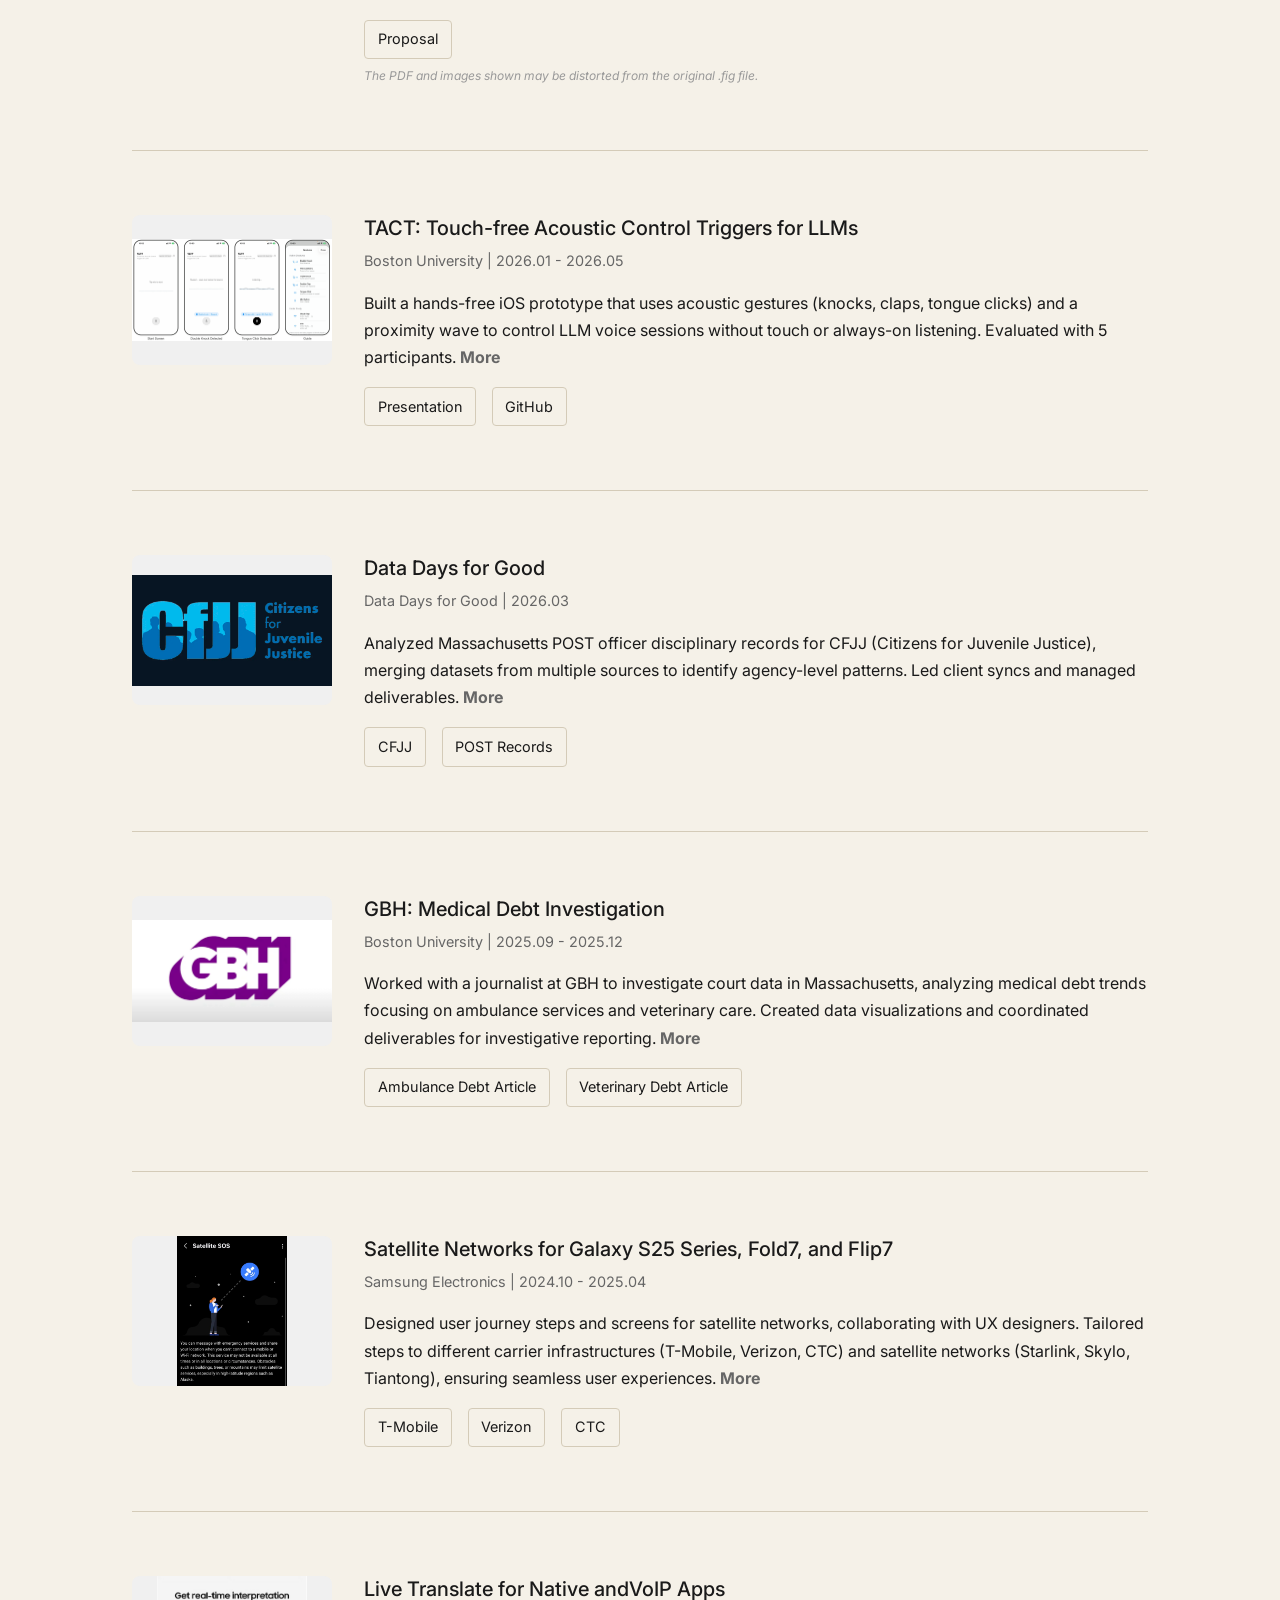
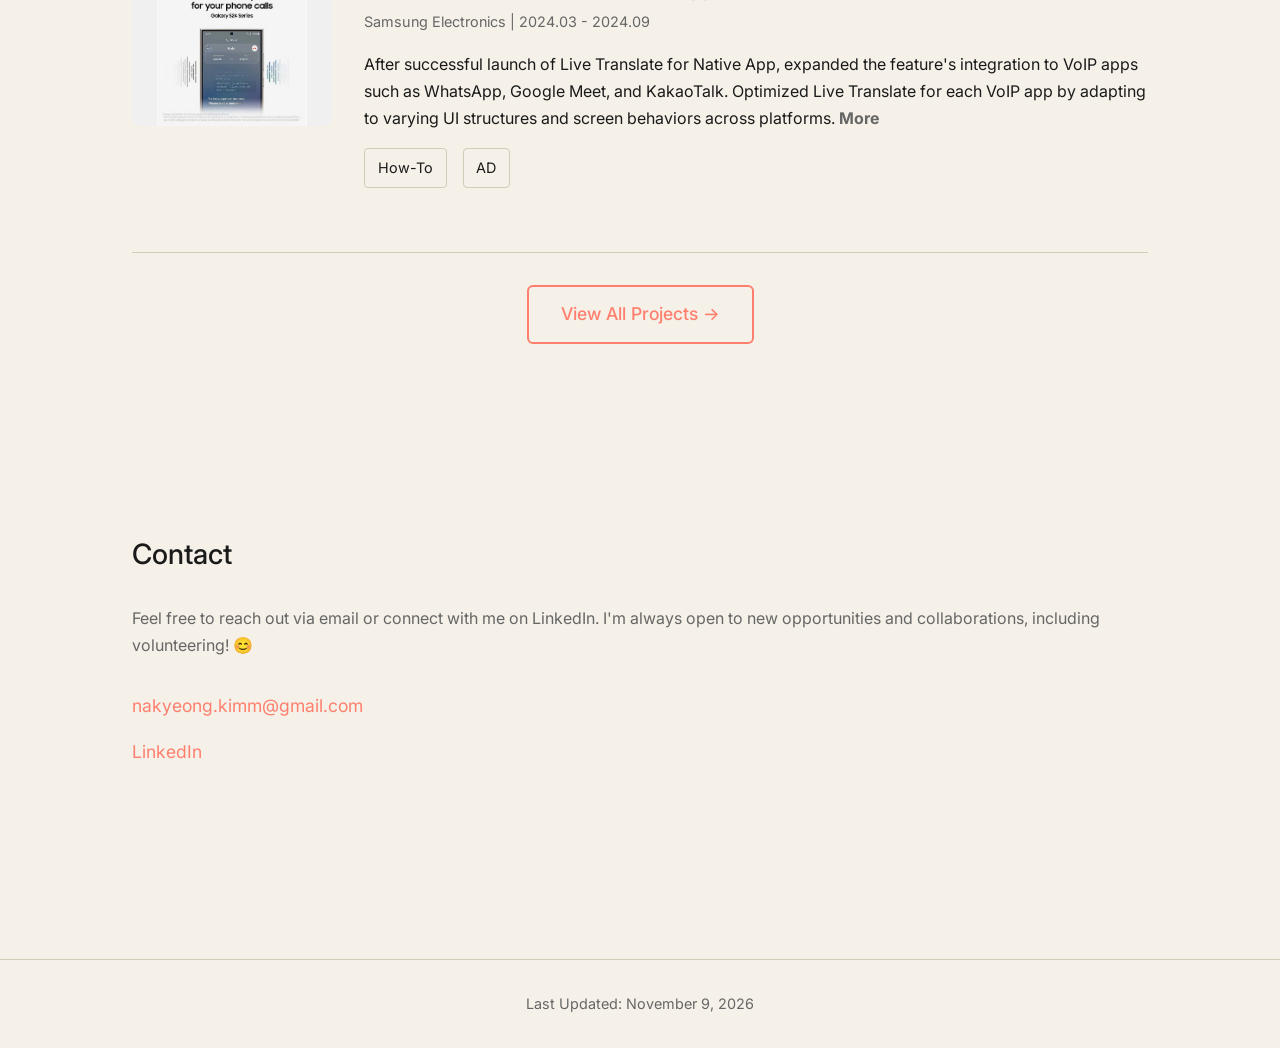
==== commit 033ffcd9: "Nov 2026 update Co-authored-by: Cursor <cursoragent@cursor.com>" ====
--- a/index.html
+++ b/index.html
@@ -9,7 +9,7 @@
     <link rel="preconnect" href="https://fonts.googleapis.com">
     <link rel="preconnect" href="https://fonts.gstatic.com" crossorigin>
     <link href="https://fonts.googleapis.com/css2?family=Inter:wght@300;400;500;600&display=swap" rel="stylesheet">
-    <link rel="stylesheet" href="style.css">
+    <link rel="stylesheet" href="style.css?v=5">
 </head>
 
 <body>
@@ -36,7 +36,7 @@
                             <a href="mailto:nakyeong.kimm@gmail.com" class="contact-button">Email</a>
                             <a href="https://linkedin.com/in/nakyeong-k" target="_blank"
                                 class="contact-button">LinkedIn</a>
-                            <a href="https://drive.google.com/file/d/1MX7OWKOnx_MM4WfG2nuFLtrDWpgvLACa/view?usp=sharing"
+                            <a href="files/NakyeongKim_Resume.pdf"
                                 target="_blank" class="contact-button">Resume</a>
                         </div>
                     </div>
@@ -54,7 +54,8 @@
         <section id="about">
             <div class="container">
                 <div class="about-content">
-                    <p>Previously, I worked on data configuration for <strong>MyMassGov</strong> and wrote data quality
+                    <p><strong>Actively looking for full-time roles!</strong> Feel free to reach out via <a href="mailto:nakyeong.kimm@gmail.com">email</a> or <a href="https://linkedin.com/in/nakyeong-k" target="_blank">LinkedIn</a>.<br><br>
+                        Previously, I worked on data configuration for <strong>MyMassGov</strong> and wrote data quality
                             guidelines at the <strong>Massachusetts state government</strong>, and on designing new features for <strong>Samsung Galaxy smartphones' native
                             Call application</strong> and <strong>Vrew, an AI-powered video generation app.</strong>
                         With prequel and sequel data analysis, mainly using <strong> Python and SQL</strong>,
@@ -69,6 +70,10 @@
                 <h2>news</h2>
                 <div class="news-table">
                     <div class="news-row">
+                        <span class="news-date">Sep, 2026 – Present</span>
+                        <span class="news-text">Working as a <strong>Technical Project Manager</strong> at <strong>Spark!</strong>, managing 3 projects including geospatial maps and a RAG system.</span>
+                    </div>
+                    <div class="news-row">
                         <span class="news-date">Aug, 2026</span>
                         <span class="news-text">Joining the <strong><a href="https://eshed1.github.io/" target="_blank">H2X Lab</a></strong> as a <strong>Research Assistant</strong>!</span>
                     </div>
@@ -79,18 +84,6 @@
                     <div class="news-row">
                         <span class="news-date">May, 2026</span>
                         <span class="news-text">Worked on <strong>TACT: Touch-free Acoustic Control Triggers for LLMs</strong> as a part of CS 598 X1: Human-Computer Interaction and Human-AI Interaction.</span>
-                    </div>
-                    <div class="news-row">
-                        <span class="news-date">May, 2026</span>
-                        <span class="news-text">Volunteered at <strong><a href="https://buhhs.com/" target="_blank">BUHHS Hackathon</a></strong> to lead a workshop, <strong><a href="https://docs.google.com/presentation/d/1-31XJKSUyVwMywygeIyKP8IF_9mAsVnj4WgCuxY73gM/edit?usp=sharing" target="_blank">Storytelling from Data</a></strong>.</span>
-                    </div>
-                    <div class="news-row">
-                        <span class="news-date">Apr, 2026</span>
-                        <span class="news-text">Built <strong><a href="https://github.com/NakyeongKimm/break-reminder" target="_blank">Break Reminder</a></strong>, a small macOS app to protect my own eyes by reminding me to take breaks!</span>
-                    </div>
-                    <div class="news-row">
-                        <span class="news-date">Mar, 2026</span>
-                        <span class="news-text">Analyzed <strong><a href="https://mapostcommission.gov/discipline-status-records/disciplinary-records/" target="_blank">POST officer disciplinary records</a></strong> for <strong><a href="https://www.cfjj.org/" target="_blank">CFJJ</a></strong> as part of Data Days for Good, in collaboration with mentors from MassMutual.</span>
                     </div>
                 </div>
             </div>
@@ -103,6 +96,21 @@
                     enhance individuals' daily lives. My work includes:</p>
 
                 <div class="project-list">
+                    <article class="project">
+                        <div class="project-thumbnail-container">
+                            <a href="projects.html#project16"><img src="images/ProfAI.png" alt="ProfAI Design System" class="project-thumbnail-main"></a>
+                        </div>
+                        <div class="project-content">
+                            <h3><a href="projects.html#project16">ProfAI Design System</a></h3>
+                            <p class="project-meta">Boston University | 2026.10 - 2026.11</p>
+                            <p class="project-description">Reverse-engineered and built a design system for ProfAI, a web app my professor uses across multiple courses, after finding inconsistent margins and missing rules while taking Big Data Analytics. The professor accepted the proposal, and it is now live for students. <a href="projects.html#project16" class="more-link">More</a></p>
+                            <div class="project-links">
+                                <a href="files/ProfAI_Design_System_Proposal.pdf" target="_blank">Proposal</a>
+                            </div>
+                            <p class="disclaimer">The PDF and images shown may be distorted from the original .fig file.</p>
+                        </div>
+                    </article>
+
                     <article class="project">
                         <div class="project-thumbnail-container">
                             <a href="projects.html#project15"><img src="images/TACT.png" alt="TACT" class="project-thumbnail-main"></a>
@@ -224,7 +232,7 @@
 
     <footer>
         <div class="container">
-            <p>Last Updated: August 2026</p>
+            <p>Last Updated: November 9, 2026</p>
         </div>
     </footer>
 
--- a/style.css
+++ b/style.css
@@ -147,7 +147,7 @@
 
 /* Hero Section */
 #hero {
-    padding: var(--spacing-xl) 0 var(--spacing-lg) 0;
+    padding: var(--spacing-xl) 0 var(--spacing-sm) 0;
 }
 
 #hero h1 {
@@ -163,7 +163,7 @@
 
 /* About Section */
 #about {
-    padding: var(--spacing-md) 0;
+    padding: var(--spacing-sm) 0 var(--spacing-md) 0;
 }
 
 #about .about-content {
@@ -1009,4 +1009,96 @@
     .project-links a {
         font-size: 0.85rem;
     }
-}+}
+
+/* Project image gallery */
+.project-figures {
+    display: grid;
+    grid-template-columns: repeat(auto-fill, minmax(260px, 1fr));
+    gap: var(--spacing-sm);
+    margin: var(--spacing-sm) 0;
+}
+
+.project-figures figure {
+    margin: 0;
+}
+
+.project-figures img {
+    width: 100%;
+    aspect-ratio: 4 / 3;
+    object-fit: cover;
+    object-position: top left;
+    display: block;
+    border: 1px solid var(--color-border);
+    border-radius: 6px;
+    cursor: zoom-in;
+    transition: box-shadow 0.2s;
+}
+
+.project-figures img:hover {
+    box-shadow: 0 4px 14px rgba(0, 0, 0, 0.2);
+}
+
+/* Lightbox */
+.lightbox {
+    position: fixed;
+    inset: 0;
+    background: rgba(0, 0, 0, 0.85);
+    display: none;
+    align-items: center;
+    justify-content: center;
+    flex-direction: column;
+    z-index: 2000;
+    padding: 2rem;
+}
+
+.lightbox.open {
+    display: flex;
+}
+
+.lightbox img {
+    max-width: 94vw;
+    max-height: 82vh;
+    background: white;
+    border-radius: 6px;
+}
+
+.lightbox-caption {
+    color: white;
+    margin-top: 0.8rem;
+    font-size: 0.95rem;
+    text-align: center;
+}
+
+.lightbox button {
+    position: absolute;
+    background: rgba(255, 255, 255, 0.15);
+    color: white;
+    border: none;
+    font-size: 1.8rem;
+    width: 2.8rem;
+    height: 2.8rem;
+    border-radius: 50%;
+    cursor: pointer;
+}
+
+.lightbox button:hover {
+    background: rgba(255, 255, 255, 0.3);
+}
+
+.lightbox .lb-close { top: 1rem; right: 1rem; }
+.lightbox .lb-prev { left: 1rem; top: 50%; }
+.lightbox .lb-next { right: 1rem; top: 50%; }
+
+.project-figures figcaption {
+    font-size: 0.85rem;
+    color: var(--color-text-light);
+    margin-top: 0.3rem;
+}
+
+.disclaimer {
+    font-size: 0.75rem;
+    font-style: italic;
+    color: #999;
+    margin: 0.4rem 0 0;
+}
